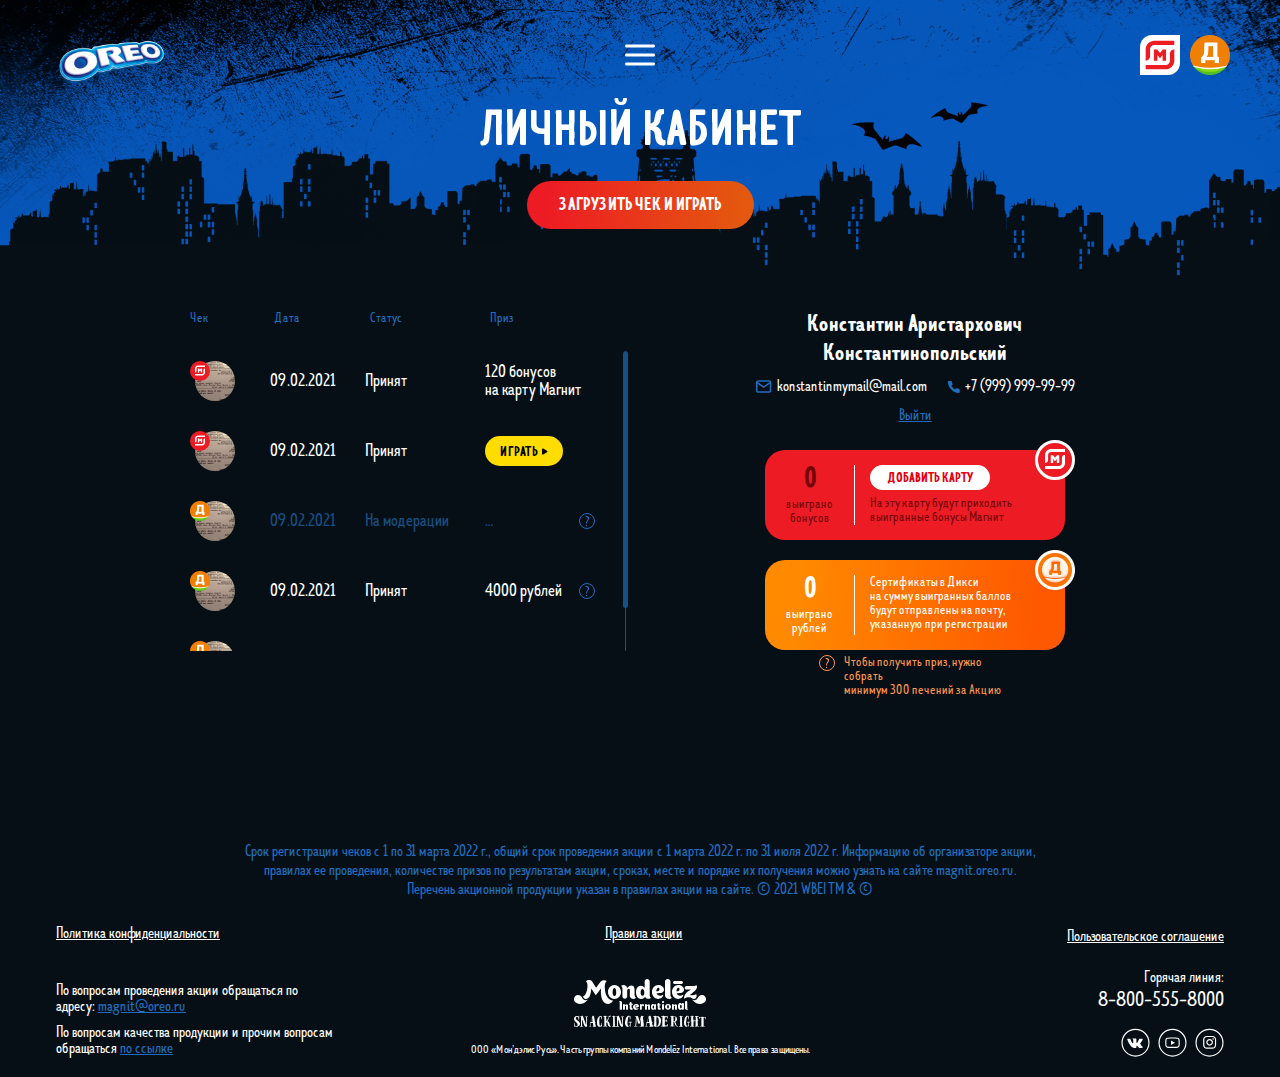
==== account.html @ a9991c3c "index lk" ====
<!DOCTYPE html>
<html lang="en">
<head>
  <meta charset="UTF-8">
  <meta http-equiv="X-UA-Compatible" content="IE=edge">
  <meta name="viewport" content="width=device-width, initial-scale=1.0">
  <title>Oreo</title>
  <link rel="icon" href="./favicon.ico">
  <link rel="stylesheet" href="./assets/libs/scrollbar/jquery.scrollbar.css">
  <link rel="stylesheet" href="./assets/libs/select2/select2-v2.min.css">
  <link href="./assets/css/all.css" rel="stylesheet">
  <link href="./assets/css/account.css" rel="stylesheet">
</head>
<body>
  <div class="page lk-page">
    <div class="gotham-decor"></div>
    <header class="header wrapper">
      <a href="/" class="header__logo">
        <img src="./assets/img/logo.png" alt="Oreo Logo" width="180" height="77">
      </a>
      <button class="header__btn-open-nav btn-open-nav">
        <svg viewBox="0 0 20 20" fill="none" xmlns="http://www.w3.org/2000/svg">
          <path fill-rule="evenodd" clip-rule="evenodd" d="M0 4C0 3.44772 0.447715 3 1 3H19C19.5523 3 20 3.44772 20 4C20 4.55228 19.5523 5 19 5H1C0.447715 5 0 4.55228 0 4ZM0 10C0 9.44772 0.447715 9 1 9H19C19.5523 9 20 9.44772 20 10C20 10.5523 19.5523 11 19 11H1C0.447715 11 0 10.5523 0 10ZM1 15C0.447715 15 0 15.4477 0 16C0 16.5523 0.447715 17 1 17H19C19.5523 17 20 16.5523 20 16C20 15.4477 19.5523 15 19 15H1Z"/>
        </svg>
      </button>
      <nav class="header__nav nav">
        <a href="/" class="nav__logo">
          <img src="./assets/img/logo.png" alt="Oreo Logo" width="180" height="77">
        </a>
        <button class="nav__btn-close-nav btn-close-nav">
          <svg viewBox="0 0 20 20" fill="none" xmlns="http://www.w3.org/2000/svg">
            <path fill-rule="evenodd" clip-rule="evenodd" d="M4.34309 2.92888C3.95257 2.53836 3.3194 2.53836 2.92888 2.92888C2.53836 3.3194 2.53836 3.95257 2.92888 4.34309L8.58579 10L2.92891 15.6569C2.53838 16.0474 2.53838 16.6806 2.92891 17.0711C3.31943 17.4616 3.9526 17.4616 4.34312 17.0711L10 11.4142L15.6568 17.071C16.0473 17.4615 16.6805 17.4615 17.071 17.071C17.4615 16.6805 17.4615 16.0473 17.071 15.6568L11.4142 10L17.071 4.34317C17.4616 3.95265 17.4616 3.31948 17.071 2.92896C16.6805 2.53843 16.0474 2.53843 15.6568 2.92896L10 8.58579L4.34309 2.92888Z"/>
          </svg>
        </button>
        <div class="nav-logo-batman">
          <div class="logo-magnit">
            <img src="./assets/img/logo-magnit.svg" alt="">
          </div>
          <div class="logo-dixi">
            <img src="./assets/img/logo-dixi.png" alt="">
          </div>
        </div>
        <ul class="nav__list">
          <li class="nav__item">
            <a href="index.html" class="nav__link">Главная</a>
          </li>
          <li class="nav__item">
            <a href="#prizes" class="nav__link anchor">Призы</a>
          </li>
          <li class="nav__item">
            <a href="product.html" class="nav__link">Продукт</a>
          </li>
          <li class="nav__item">
            <a href="#" class="nav__link">Правила</a>
          </li>
          <li class="nav__item">
            <a href="winners.html" class="nav__link">Победители</a>
          </li>
          <li class="nav__item">
            <a href="faq.html" class="nav__link">Вопрос-ответ</a>
          </li>
          <li class="nav__item">
            <button class="btn btn-menu pop-op" data-popup="popup-login">Загрузить чек и играть</button>
          </li>
          <li class="nav__item">
            <a href="account.html" class="nav__link nav__link_active">Личный кабинет</a>
          </li>
        </ul>
        <a href="#" class="nav__btn-exit">Выйти</a>
      </nav>
      <div class="logo-batman">
        <div class="logo-magnit">
          <img src="./assets/img/logo-magnit.svg" alt="">
        </div>
        <div class="logo-dixi">
          <img src="./assets/img/logo-dixi.png" alt="">
        </div>
      </div>
    </header>
    <main class="content wrapper">
      <h1 class="content__title titleH1">Личный кабинет</h1>
      <div class="btn-wrapper">
        <button class="btn reg-code-btn pop-op" data-popup="popup-check-upload">Загрузить чек и играть</button>
      </div>
      <div class="content-user-wrapper">
        <!-- <div class="lk-announce">Покупайте OREO в Бэтмен-упаковке <br>в Магните и Дикси! Играйте в OREO-гонку <br>и собирайте печенья, чтобы перевести их <br>в бонусы на карту Магнит или денежные <br>сертификаты Дикси!</div> -->
        <div class="content__user-assets scrollbar-inner" style="width: 100% !important">
          <div class="content__user-codes user-codes">
            <div class="user-codes__codes">
              <div class="user-codes__labels">
                <p class="user-codes__label user-codes__label-check">Чек</p>
                <div class="user-codes__group">
                  <p class="user-codes__label user-codes__label-date">Дата</p>
                  <p class="user-codes__label user-codes__label-status">Статус</p>
                  <p class="user-codes__label user-codes__label-code-date">Дата и статус</p>
                </div>
                <p class="user-codes__label user-codes__label-text">Приз</p>
              </div>
              <ul class="user-codes__list scrollbar-inner">
                <li class="user-codes__item code-item">
                  <div class="code-item__check magnit">
                    <div class="check-wrapper">
                      <img src="./assets/img/check.png" alt="">
                    </div>
                  </div>
                  <div class="user-codes__group">
                    <p class="code-item__date">09.02.2021</p>
                    <p class="code-item__code">Принят</p>
                  </div>
                  <div class="code-item__text">
                    120 бонусов <br>на карту Магнит
                  </div>
                </li>
                <li class="user-codes__item code-item">
                  <div class="code-item__check magnit">
                    <div class="check-wrapper">
                      <img src="./assets/img/check.png" alt="">
                    </div>
                  </div>
                  <div class="user-codes__group">
                    <p class="code-item__date">09.02.2021</p>
                    <p class="code-item__code">Принят</p>
                  </div>
                  <div class="code-item__text">
                    <a href="#" class="btn btn-game">Играть</a>
                  </div>
                </li>
                <li class="user-codes__item code-item moderation">
                  <div class="code-item__check dixi">
                    <div class="check-wrapper">
                      <img src="./assets/img/check.png" alt="">
                    </div>
                  </div>
                  <div class="user-codes__group">
                    <p class="code-item__date">09.02.2021</p>
                    <p class="code-item__code">На модерации</p>
                  </div>
                  <div class="code-item__text">
                    ...
                    <a href="#!" class="question tooltip-btn"></a>
                    <div class="tooltip magnit">
                      <a href="#!" class="close-tooltip"></a>
                      <div class="tooltip-text">Выигранные бонусы будут зачислены на указанную вами карту Магнит по итогам Акции</div>
                    </div>
                  </div>
                </li>
                <li class="user-codes__item code-item">
                  <div class="code-item__check dixi">
                    <div class="check-wrapper">
                      <img src="./assets/img/check.png" alt="">
                    </div>
                  </div>
                  <div class="user-codes__group">
                    <p class="code-item__date">09.02.2021</p>
                    <p class="code-item__code">Принят</p>
                  </div>
                  <div class="code-item__text">
                    4000 рублей
                    <a href="#!" class="question tooltip-btn"></a>
                    <div class="tooltip dixi">
                      <a href="#!" class="close-tooltip"></a>
                      <div class="tooltip-text">Сертификаты в Дикси на сумму выигранных баллов будут отправлены на почту, указанную при регистрации</div>
                    </div>
                  </div>
                </li>
                <li class="user-codes__item code-item reject">
                  <div class="code-item__check dixi">
                    <div class="check-wrapper">
                      <img src="./assets/img/check.png" alt="">
                    </div>
                  </div>
                  <div class="user-codes__group">
                    <p class="code-item__date">09.02.2021</p>
                    <p class="code-item__code">Отклонен</p>
                  </div>
                  <div class="code-item__text">
                    Отклонен
                    <a href="#!" class="question pop-op" data-popup="popup-check-rejected"></a>
                  </div>
                </li>
              </ul>
            </div>
          </div>
        </div>
        <div class="content__user-info">
          <div class="content__user-about user-about">
            <p class="user-about__name">Константин Аристархович Константинопольский</p>
            <ul class="user-about__social">
              <li class="user-about__mail">
                <svg width="16" height="13" viewBox="0 0 16 13" fill="none" xmlns="http://www.w3.org/2000/svg">
                  <path fill="#206EBF" fill-rule="evenodd" clip-rule="evenodd" d="M15.25 2.38824V10.625C15.25 11.7955 14.2955 12.75 13.125 12.75H2.125C0.954536 12.75 0 11.7955 0 10.625V2.375C0 1.20454 0.954536 0.25 2.125 0.25H13.125C14.2893 0.25 15.24 1.19455 15.2499 2.3566C15.2502 2.36715 15.2502 2.3777 15.25 2.38824ZM1.59296 2.04948C1.70361 1.87059 1.90172 1.75 2.125 1.75H13.125C13.3483 1.75 13.5464 1.87062 13.6571 2.04954L7.62506 6.27195L1.59296 2.04948ZM1.5 3.81539V10.625C1.5 10.967 1.78296 11.25 2.125 11.25H13.125C13.467 11.25 13.75 10.967 13.75 10.625V3.81548L8.05516 7.80187C7.79692 7.98263 7.45321 7.98263 7.19497 7.80187L1.5 3.81539Z" />
                </svg>
                konstantinmymail@mail.com
              </li>
              <li class="user-about__phone">
                <svg width="13" height="12" viewBox="0 0 13 12" fill="none" xmlns="http://www.w3.org/2000/svg">
                  <path fill="#206EBF" d="M12.7496 8.98431V10.7908C12.7503 10.9585 12.7159 11.1245 12.6486 11.2781C12.5813 11.4318 12.4825 11.5697 12.3587 11.6831C12.2349 11.7965 12.0887 11.8828 11.9295 11.9365C11.7703 11.9903 11.6017 12.0102 11.4343 11.9951C9.57768 11.7938 7.79426 11.1606 6.22734 10.1465C4.76953 9.22196 3.53356 7.98843 2.6072 6.53351C1.58752 4.96259 0.952945 3.17405 0.754897 1.31277C0.73982 1.14625 0.759649 0.978426 0.813121 0.819976C0.866594 0.661526 0.952539 0.515923 1.06548 0.392439C1.17843 0.268955 1.3159 0.170295 1.46915 0.10274C1.62239 0.0351852 1.78805 0.000215834 1.95558 5.83809e-05H3.76565C4.05846 -0.00281781 4.34233 0.100667 4.56435 0.291223C4.78636 0.481779 4.93138 0.746405 4.97236 1.03578C5.04876 1.61389 5.19044 2.18152 5.39471 2.72785C5.47589 2.94338 5.49346 3.17761 5.44534 3.4028C5.39721 3.62799 5.28542 3.83469 5.1232 3.99841L4.35694 4.76315C5.21585 6.27069 6.46655 7.51891 7.97708 8.37612L8.74334 7.61138C8.90739 7.44948 9.1145 7.33791 9.34013 7.28988C9.56577 7.24185 9.80047 7.25939 10.0164 7.3404C10.5638 7.54427 11.1326 7.68567 11.7119 7.76192C12.0049 7.80318 12.2726 7.95052 12.464 8.1759C12.6553 8.40128 12.757 8.68899 12.7496 8.98431Z" />
                </svg>
                +7 (999) 999-99-99
              </li>
            </ul>
            <a href="#" class="user-about__btn-log-out">Выйти</a>
          </div>
          <div class="lk-rets">
            <div class="ret magnit">
              <div class="ret-balance">
                <span>0</span>
                выиграно <br>бонусов
              </div>
              <div class="ret-info">
                <button class="btn pop-op" data-popup="popup-register-card">Добавить карту</button>
                <!-- <div class="ret-card">9124 1824 1924 1003</div> -->
                <div class="ret-text">На эту карту будут приходить <br>выигранные бонусы Магнит</div>
              </div>
            </div>
            <div class="ret dixi">
              <div class="ret-balance">
                <span>0</span>
                выиграно <br>рублей
              </div>
              <div class="ret-info">
                <div class="ret-text">Сертификаты в Дикси <br>на сумму выигранных баллов <br>будут отправлены на почту, <br>указанную при регистрации</div>
              </div>
            </div>
            <div class="ret-dixi-remark">Чтобы получить приз, нужно собрать <br>минимум 300 печений за Акцию</div>
          </div>
        </div>
      </div>        
    </main>
    <footer class="footerWrapper">
      <div class="footer wrapper">
        <p class="footer__text">
          Срок регистрации чеков с 1 по 31 марта 2022 г., общий срок проведения акции с 1 марта 2022 г. по 31 июля 2022 г. Информацию об организаторе акции, правилах ее проведения, количестве призов по результатам акции, сроках, месте и порядке их получения можно узнать на сайте magnit.oreo.ru. Перечень акционной продукции указан в правилах акции на сайте. © 2021 WBEI TM & ©
        </p>
        <ul class="footer__links">
          <li class="footer__link-item">
            <a href="#" class="footer__link">Политика конфиденциальности</a>
          </li>
          <li class="footer__link-item">
            <a href="#" class="footer__link">Правила акции</a>
          </li>
          <li class="footer__link-item">
            <a href="#" class="footer__link">Пользовательское соглашение</a>
          </li>
        </ul>
        <div class="footer__info">
          <div class="footer__contacts">
            <div class="footer__contact">
              По вопросам проведения акции обращаться по адресу: <a href="mailto:magnit@oreo.ru" class="link">magnit@oreo.ru</a>
            </div>
            <div class="footer__contact">
              По вопросам качества продукции и прочим вопросам обращаться <a href="#!" class="link" target="_blank">по ссылке</a>
            </div>
          </div>
          <div class="footer__rights">
            <img src="./assets/img/mondelez-logo.svg" class="footer__modelez-logo" alt="Mondelez Logo">
            <p class="footer__rights-text">ООО «Мон’дэлис Русь». Часть группы компаний Mondelēz International. Все права защищены.</p>
          </div>
          <div class="footer__social-wrapper">
            <div class="footer__tel-label">Горячая линия:</div>
            <a class="footer__tel" href="tel:+88005558000">8-800-555-8000</a>
            <ul class="footer__social social">
              <li class="social__item">
                <a href="#" class="social__link" aria-label="Vkontakte">
                  <svg viewBox="0 0 29 30" aria-hidden="true" fill="none" xmlns="http://www.w3.org/2000/svg">
                    <path d="M28.4 15.2184C28.4 22.8565 22.1793 29.0531 14.5 29.0531C6.82069 29.0531 0.6 22.8565 0.6 15.2184C0.6 7.58024 6.82068 1.38369 14.5 1.38369C22.1793 1.38369 28.4 7.58024 28.4 15.2184Z" stroke="white" stroke-width="1.2" />
                    <path d="M21.3722 11.1759L18.7758 11.1759C18.6698 11.1759 18.5658 11.2074 18.4749 11.267C18.3839 11.3267 18.3094 11.4123 18.2593 11.5147C18.2593 11.5147 17.2238 13.6059 16.8912 14.3102C15.9963 16.2051 15.4169 15.6102 15.4169 14.7308L15.4169 11.6986C15.4169 11.4452 15.3251 11.2022 15.1617 11.0231C14.9983 10.8439 14.7767 10.7432 14.5456 10.7432L12.5935 10.7432C12.3276 10.7216 12.0611 10.7748 11.8193 10.8978C11.5775 11.0209 11.3684 11.2097 11.2118 11.4463C11.2118 11.4463 12.2031 11.2705 12.2031 12.7351C12.2031 13.0983 12.2201 14.143 12.2357 15.0193C12.2386 15.1485 12.2053 15.2755 12.1404 15.3832C12.0754 15.4909 11.9818 15.5742 11.8723 15.6218C11.7628 15.6694 11.6426 15.6789 11.5279 15.6492C11.4133 15.6195 11.3097 15.552 11.2312 15.4557C10.4322 14.2371 9.7703 12.9171 9.25998 11.5244C9.21616 11.4202 9.146 11.332 9.05783 11.2702C8.96966 11.2084 8.86718 11.1757 8.76255 11.1759C8.19948 11.1759 7.07272 11.1759 6.40357 11.1759C6.33868 11.1754 6.27466 11.1922 6.217 11.2248C6.15934 11.2574 6.10976 11.3049 6.07253 11.3632C6.0353 11.4215 6.01154 11.4888 6.00327 11.5594C5.995 11.63 6.00248 11.7017 6.02507 11.7684C6.74137 13.9229 9.82696 20.6935 13.3489 20.6935L14.8312 20.6935C14.9865 20.6935 15.1355 20.6258 15.2453 20.5054C15.3552 20.385 15.4169 20.2216 15.4169 20.0513L15.4169 19.0698C15.4169 18.9467 15.4497 18.8262 15.5114 18.7233C15.573 18.6204 15.6608 18.5395 15.7638 18.4906C15.8669 18.4418 15.9808 18.427 16.0914 18.4482C16.202 18.4694 16.3045 18.5256 16.3864 18.6099L18.1606 20.4379C18.32 20.6021 18.5304 20.6935 18.7491 20.6935L21.079 20.6935C22.2027 20.6935 22.2027 19.8384 21.5901 19.1768C21.1589 18.7111 19.603 16.9128 19.603 16.9128C19.4697 16.7614 19.3902 16.5628 19.3789 16.3528C19.3676 16.1428 19.4251 15.9352 19.5411 15.7677C20.044 15.042 20.8666 13.854 21.2155 13.3451C21.6924 12.6495 22.5554 11.1759 21.3722 11.1759Z" fill="white" />
                  </svg>
                </a>
              </li>
              <li class="social__item">
                <a href="#" class="social__link" aria-label="Youtube">
                  <svg viewBox="0 0 29 30" aria-hidden="true" fill="none" xmlns="http://www.w3.org/2000/svg">
                    <path d="M28.4 15.2186C28.4 22.8567 22.1793 29.0533 14.5 29.0533C6.82069 29.0533 0.6 22.8567 0.6 15.2186C0.6 7.58044 6.82068 1.38389 14.5 1.38389C22.1793 1.38389 28.4 7.58044 28.4 15.2186Z" stroke="white" stroke-width="1.2" />
                    <path d="M14.4993 20.6939H14.4964C14.0443 20.6909 10.0434 20.6553 8.90735 20.344C8.11479 20.1275 7.48954 19.4989 7.27526 18.6983C6.97878 17.5715 6.99933 15.4069 6.99933 15.232C6.99933 15.06 6.97878 12.8776 7.27526 11.742V11.739C7.48661 10.9473 8.12653 10.2979 8.90442 10.0815C8.90735 10.0815 8.90735 10.0815 8.91029 10.0785C10.0316 9.78197 14.0414 9.74639 14.4935 9.74342H14.5023C14.9573 9.74639 18.97 9.78197 20.0913 10.0933C20.8809 10.3068 21.5062 10.9384 21.7205 11.739C22.0287 12.8747 21.9993 15.063 21.9964 15.2468C21.9993 15.4277 22.0169 17.5745 21.7205 18.7072V18.7102C21.5062 19.5108 20.8809 20.1424 20.0884 20.3558H20.0854C18.9641 20.6524 14.9543 20.6909 14.5023 20.6939C14.5023 20.6939 14.4993 20.6939 14.4993 20.6939ZM8.40833 12.0474C8.14708 13.0496 8.1735 15.2053 8.1735 15.2261V15.2409C8.16469 15.8399 8.19404 17.5715 8.40833 18.3899C8.51401 18.7813 8.82222 19.0927 9.21264 19.1994C10.0492 19.4277 13.3075 19.4989 14.4993 19.5078C15.694 19.4989 18.9582 19.4307 19.789 19.2113C20.1794 19.1045 20.4876 18.7932 20.5903 18.4018C20.8075 17.5686 20.834 15.8458 20.8252 15.2528C20.8252 15.2468 20.8252 15.2409 20.8252 15.235C20.8369 14.6301 20.8134 12.8776 20.5903 12.0503V12.0474C20.4847 11.653 20.1764 11.3417 19.786 11.2349C18.9582 11.0066 15.694 10.9354 14.4993 10.9265C13.3046 10.9354 10.0463 11.0036 9.21264 11.2231C8.8281 11.3328 8.51401 11.653 8.40833 12.0474ZM13.0052 17.616V12.8213L17.106 15.2172L13.0052 17.616Z" fill="white" />
                  </svg>
                </a>
              </li>
              <li class="social__item">
                <a href="#" class="social__link" aria-label="Instagram">
                  <svg viewBox="0 0 29 30" aria-hidden="true" fill="none" xmlns="http://www.w3.org/2000/svg">
                    <path d="M28.4 15.2184C28.4 22.8565 22.1793 29.0531 14.5 29.0531C6.82069 29.0531 0.6 22.8565 0.6 15.2184C0.6 7.58024 6.82068 1.38369 14.5 1.38369C22.1793 1.38369 28.4 7.58024 28.4 15.2184Z" stroke="white" stroke-width="1.2" />
                    <path d="M14.6292 11.3735C12.7334 11.3735 11.1626 12.9103 11.1626 14.8246C11.1626 16.7388 12.7063 18.2756 14.6292 18.2756C16.5521 18.2756 18.0958 16.7119 18.0958 14.8246C18.0958 12.9373 16.525 11.3735 14.6292 11.3735ZM14.6292 17.0354C13.4105 17.0354 12.4084 16.0378 12.4084 14.8246C12.4084 13.6113 13.4105 12.6138 14.6292 12.6138C15.8479 12.6138 16.85 13.6113 16.85 14.8246C16.85 16.0378 15.8479 17.0354 14.6292 17.0354Z" fill="white" />
                    <path d="M18.2312 12.0745C18.665 12.0745 19.0166 11.7244 19.0166 11.2926C19.0166 10.8608 18.665 10.5107 18.2312 10.5107C17.7974 10.5107 17.4458 10.8608 17.4458 11.2926C17.4458 11.7244 17.7974 12.0745 18.2312 12.0745Z" fill="white" />
                    <path d="M20.2625 9.27045C19.5583 8.5425 18.5563 8.16504 17.4188 8.16504L11.8396 8.16504C9.48342 8.16504 7.9126 9.72879 7.9126 12.0744L7.9126 17.6015C7.9126 18.7608 8.29176 19.7584 9.05009 20.4863C9.78133 21.1873 10.7563 21.5378 11.8667 21.5378L17.3917 21.5378C18.5563 21.5378 19.5313 21.1603 20.2354 20.4863C20.9667 19.7853 21.3458 18.7878 21.3458 17.6284L21.3458 12.0744C21.3458 10.942 20.9667 9.97144 20.2625 9.27045ZM20.1542 17.6284C20.1542 18.4642 19.8563 19.1382 19.3688 19.5966C18.8813 20.0549 18.2042 20.2976 17.3917 20.2976L11.8667 20.2976C11.0542 20.2976 10.3772 20.0549 9.88967 19.5966C9.40217 19.1113 9.15842 18.4373 9.15842 17.6015L9.15842 12.0744C9.15842 11.2656 9.40217 10.5915 9.88967 10.1062C10.3501 9.64791 11.0542 9.40525 11.8667 9.40525L17.4459 9.40525C18.2583 9.40525 18.9354 9.64791 19.4229 10.1332C19.8833 10.6185 20.1542 11.2925 20.1542 12.0744L20.1542 17.6284Z" fill="white" />
                  </svg>
                </a>
              </li>
            </ul>
          </div>
        </div>
      </div>
    </footer>
  </div>

  <!-- Popup get prize confirm -->
  <div id="popup-check-upload" class="popup popup-register-code">
    <div class="popup__wrap">
      <button class="popup__close close-popup js-close-popup" aria-label="Close Popup">
        <svg viewBox="0 0 20 20" fill="none" xmlns="http://www.w3.org/2000/svg">
          <path d="M18 2L2 18" stroke-width="4" stroke-linejoin="round" />
          <path d="M2 2L18 18" stroke-width="4" stroke-linejoin="round" />
        </svg>
      </button>
      <p class="popup__title">Загрузка чека</p>
      <p class="popup__text">
        Выберите сеть, чек которой вы хотите загрузить:
      </p>
      <div class="choose-shops">
        <button class="choose-shop pop-op" data-popup="popup-check-upload2"><img src="./assets/img/prizes/magnit-icon.svg" width="80" alt=""></button>
        <button class="choose-shop pop-op" data-popup="popup-check-upload2"><img src="./assets/img/prizes/dixi-icon@2x.png" width="80" alt=""></button>
      </div>
    </div>
  </div>
  <div id="popup-check-upload2" class="popup popup-register-code">
    <div class="popup__wrap">
      <button class="popup__close close-popup js-close-popup" aria-label="Close Popup">
        <svg viewBox="0 0 20 20" fill="none" xmlns="http://www.w3.org/2000/svg">
          <path d="M18 2L2 18" stroke-width="4" stroke-linejoin="round" />
          <path d="M2 2L18 18" stroke-width="4" stroke-linejoin="round" />
        </svg>
      </button>
      <p class="popup__title">Загрузка чека</p>
      <div class="iframe-wrap">
          <iframe src="https://checkservice.emg.ru/angular?id=ff632304-a749-471e-808f-01bbb4c06bbb&participantId=1&hash=00a0fb9c2713d7be88cc47c890ada64d" class="iframe" frameborder="0"></iframe>
      </div>
    </div>
  </div>

  <!-- Popup register card -->
  <div id="popup-register-card" class="popup popup-register-code">
    <div class="popup__wrap">
      <button class="popup__close close-popup js-close-popup" aria-label="Close Popup">
        <svg viewBox="0 0 20 20" fill="none" xmlns="http://www.w3.org/2000/svg">
          <path d="M18 2L2 18" stroke-width="4" stroke-linejoin="round"/>
          <path d="M2 2L18 18" stroke-width="4" stroke-linejoin="round"/>
        </svg>
      </button>
      <form action="/">
        <p class="popup__title">Добавление карты</p>
        <p class="popup__text">
          Для получения приза добавьте номер карты Магнит или Дикси, по которой была совершена покупка
        </p>
        <input type="text" name="card" class="popup__input-text card-mask" placeholder="Номер карты">
        <p class="popup__error popup__error_wrong-code"></p>
        <button class="popup__btn-send btn">Отправить</button>
      </form>
    </div>
  </div>

  <!-- Popup card accepted -->
  <div id="popup-card-accepted" class="popup popup-code-accepted">
    <div class="popup__wrap">
      <button class="popup__close close-popup js-close-popup" aria-label="Close Popup">
        <svg viewBox="0 0 20 20" fill="none" xmlns="http://www.w3.org/2000/svg">
          <path d="M18 2L2 18" stroke-width="4" stroke-linejoin="round"/>
          <path d="M2 2L18 18" stroke-width="4" stroke-linejoin="round"/>
        </svg>
      </button>
      <p class="popup__title">Спасибо!</p>
      <p class="popup__text">
        Эта информация сохранена для зачисления призового фонда!
      </p>
      <button class="popup__btn-send btn js-close-popup">Понятно</button>
    </div>
  </div>

  <!-- Popup card accepted -->
  <div id="popup-check-rejected" class="popup popup-text">
    <div class="popup__wrap">
      <button class="popup__close close-popup js-close-popup" aria-label="Close Popup">
        <svg viewBox="0 0 20 20" fill="none" xmlns="http://www.w3.org/2000/svg">
          <path d="M18 2L2 18" stroke-width="4" stroke-linejoin="round"/>
          <path d="M2 2L18 18" stroke-width="4" stroke-linejoin="round"/>
        </svg>
      </button>
      <p class="popup__title">Чек отклонен</p>
      <p class="popup__text">
        Этот чек уже был загружен ранее. Один чек можно загружать только один раз.
      </p>
      <button class="popup__btn-send btn js-close-popup">Понятно</button>
    </div>
  </div>

  <script src="./assets/libs/jquery-3.5.1.min.js"></script>
  <script src="./assets/libs/scrollbar/jquery.scrollbar.min.js"></script>
  <script src="./assets/libs/select2/select2.min.js"></script>
  <script src="./assets/libs/jquery.inputmask.min.js"></script>
  <script src="./assets/libs/jquery.validate.min.js"></script>
  <script src="./assets/libs/slick/slick.min.js"></script>
  <script src="./assets/libs/libs-setup.js"></script>
  <script src="./assets/js/app.js"></script>

</body>
</html>
---- assets/css/all.css ----
@font-face {
  font-family: "TT Limes Sans";
  src: url("../fonts/TTLimesSans-Regular.eot");
  src: url("../fonts/TTLimesSans-Regular.eot?#iefix") format("embedded-opentype"), url("../fonts/TTLimesSans-Regular.woff2") format("woff2"), url("../fonts/TTLimesSans-Regular.woff") format("woff"), url("../fonts/TTLimesSans-Regular.ttf") format("truetype");
  font-weight: normal;
  font-style: normal;
}
@font-face {
  font-family: "TT Limes Sans";
  src: url("../fonts/TTLimesSans-Bold.eot");
  src: url("../fonts/TTLimesSans-Bold.eot?#iefix") format("embedded-opentype"), url("../fonts/TTLimesSans-Bold.woff2") format("woff2"), url("../fonts/TTLimesSans-Bold.woff") format("woff"), url("../fonts/TTLimesSans-Bold.ttf") format("truetype");
  font-weight: bold;
  font-style: normal;
}
@font-face {
  font-family: "Pluto Sans Cond";
  src: url("../fonts/PlutoSansCondRegular.eot");
  src: url("../fonts/PlutoSansCondRegular.eot?#iefix") format("embedded-opentype"), url("../fonts/PlutoSansCondRegular.woff") format("woff"), url("../fonts/PlutoSansCondRegular.ttf") format("truetype");
  font-weight: normal;
  font-style: normal;
}

img {
    max-width: 100%;
    border-style: none;
}

.checkbox-field {
  text-align: left;
  max-width: 290px;
  position: relative;
}

.checkbox {
  padding-left: 30px;
  display: inline-block;
  min-height: 16px;
  line-height: 16px;
}

.check-box-link {
  margin-left: 3px;
  color: #fff;
  text-decoration: underline;
}

.checkbox input {
  -webkit-appearance: none;
  padding: 0;
  opacity: 0;
  top: 0;
  left: 0;
  width: 16px;
  height: 16px;
  position: absolute;
}

.checkmark {
  position: absolute;
  left: 0;
  width: 16px;
  height: 16px;
  background: transparent;
  border: 2px solid #fff;
  border-radius: 5px;
}

.checkbox input:checked + .checkmark::after {
  content: "";
  position: absolute;
  width: 8px;
  height: 8px;
  top: 0;
  left: 0;
  right: 0;
  bottom: 0;
  margin: auto;
  background: #fff;
  background-size: contain;
  border-radius: 8px;
}

.checkbox-text {
  vertical-align: middle;
  font-size: 14px;
  line-height: 1;
}

.bg1 {
  background-image: url("../img/bg-figure-top.png"), url("../img/bg-figure-bottom.png"), linear-gradient(180deg, #002152 0.102%, #000A11 78.66%);
  background-repeat: no-repeat;
  background-size: contain;
  background-position: left top, right bottom;
}
@media screen and (max-width: 768px) {
  .bg1 {
    background-image: url("../img/notes-mobile/note1.png"), url("../img/notes-mobile/note2.png"), url("../img/bg-figure-top.png"), url("../img/bg-figure-bottom.png"), linear-gradient(180deg, #002152 0.102%, #000A11 78.66%);
    background-repeat: no-repeat;
    background-size: auto, auto, auto, auto, cover;
    background-position: top 50px left -10px, top right, top left, bottom 300px right -200px, center;
  }
}

.bg2 {
  background-image: url("../img/notes/note1.png"), url("../img/notes/note2.png"), url("../img/notes/note3.png"), url("../img/notes/note4.png"), url("../img/bg-figure-top.png"), url("../img/bg-figure-bottom.png"), linear-gradient(180deg, #002152 0.102%, #000A11 78.66%);
  background-repeat: no-repeat;
  background-size: auto, auto, auto, auto, auto, contain, contain;
  background-position: 40px 170px, 220px 140px, top 110px right 100px, top 190px right 0px, left top, right bottom, 100%;
}
@media screen and (max-width: 768px) {
  .bg2 {
    background-image: url("../img/notes-mobile/note1.png"), url("../img/notes-mobile/note2.png"), url("../img/bg-figure-top.png"), url("../img/bg-figure-bottom.png"), linear-gradient(180deg, #002152 0.102%, #000A11 78.66%);
    background-repeat: no-repeat;
    background-size: auto, auto, auto, auto, cover;
    background-position: top 50px left -10px, top right, top left, bottom 300px right -200px, center;
  }
}

@media screen and (max-width: 576px) {
  .bg2-mobile {
    background-image: url("../img/bg-figure-top.png"), linear-gradient(#000A11, #000A11);
    background-repeat: no-repeat;
    background-size: auto cover;
    background-position: center top;
  }
}

.bg3 {
  background-image: url("../img/oreo-logo-product-page.png"), url("../img/notes/note1.png"), url("../img/notes/note2.png"), url("../img/notes/note3.png"), url("../img/notes/note4.png"), url("../img/bg-figure-top.png"), url("../img/bg-figure-bottom.png"), linear-gradient(180deg, #002152 0.102%, #000A11 78.66%);
  background-repeat: no-repeat;
  background-size: auto, auto, auto, auto, auto, auto, contain, contain;
  background-position: bottom 25% right -170px, 40px 170px, 220px 140px, top 110px right 100px, top 190px right 0px, left top, right bottom, 100%;
}
@media screen and (max-width: 1024px) {
  .bg3 {
    background-image: url("../img/notes/note1.png"), url("../img/notes/note2.png"), url("../img/notes/note3.png"), url("../img/notes/note4.png"), url("../img/bg-figure-top.png"), url("../img/bg-figure-bottom.png"), linear-gradient(180deg, #002152 0.102%, #000A11 78.66%);
    background-repeat: no-repeat;
    background-size: auto, auto, auto, auto, auto, contain, contain;
    background-position: 40px 170px, 220px 140px, top 110px right 100px, top 190px right 0px, left top, right bottom, 100%;
  }
}
@media screen and (max-width: 768px) {
  .bg3 {
    background-image: url("../img/notes-mobile/note1.png"), url("../img/notes-mobile/note2.png"), url("../img/bg-figure-top.png"), url("../img/bg-figure-bottom.png"), linear-gradient(180deg, #002152 0.102%, #000A11 78.66%);
    background-repeat: no-repeat;
    background-size: auto, auto, auto, auto, cover;
    background-position: top 50px left -10px, top right, top left, bottom 300px right -200px, center;
  }
}

.bg4 {
  background-image: url("../img/notes-error-page/note1.png"), url("../img/notes-error-page/note2.png"), url("../img/oreo-live-logo.png"), url("../img/bg-figure-top.png"), url("../img/bg-figure-bottom.png"), linear-gradient(180deg, #002152 0.102%, #000A11 78.66%);
  background-repeat: no-repeat;
  background-size: auto, auto, auto, auto, contain, contain;
  background-position: right 25% top 130px, left 25% top 370px, top 50px left 22%, left top, right -200px bottom 100px, 100%;
}
@media screen and (max-width: 1280px) {
  .bg4 {
    background-position: right top 130px, left top 370px, top 50px left 22%, left top, right -200px bottom 100px, 100%;
  }
}
@media screen and (max-width: 1280px) {
  .bg4 {
    background-size: auto, auto, 250px, auto, contain, contain;
    background-position: right -40px top 50px, left -30px top 390px, top 70px left -20px, left top, right -200px bottom 100px, 100%;
  }
}

.popup {
  position: fixed;
  top: 0;
  left: 0;
  bottom: 0;
  right: 0;
  width: 100%;
  background: rgba(0, 9, 34, 0.9);
  z-index: -1;
  opacity: 0;
  transition: all 0.2s linear;
  display: flex;
  justify-content: center;
  align-items: flex-start;
  padding-top: 10%;
  padding-bottom: 5%;
  pointer-events: none;
  overflow-y: auto;
  -webkit-overflow-scrolling: touch;
  color: #fff;
  font-family: "TT Limes Sans", sans-serif;
}
.popup form {
  width: 100%;
  display: flex;
  flex-direction: column;
}
.popup button,
.popup .btn {
  font-size: 20px;
}
.popup span.error {
  display: none !important;
}
.popup input {
  border: 2px solid transparent;
}
.popup form input.error:not([type=checkbox]),
.popup form textarea.error,
.popup form select.error + .select2-container .select2-selection--single,
.popup form input.error:not([type=checkbox]),
.popup form textarea.error {
  color: #ED1B31;
  border: 1px solid #ED1B31;
}
.popup form input.error[type=checkbox] ~ .checkbox-text {
  color: #ED1B31;
}
.popup__close {
  width: 20px;
  height: 20px;
  position: absolute;
  top: 15px;
  right: 15px;
  background-color: transparent;
}
.popup__close:hover svg {
  stroke: #E6000E;
}
.popup__close svg {
  width: 100%;
  height: 100%;
  stroke: #fff;
  pointer-events: none;
}
.popup__title {
  margin-bottom: 30px;
  font-size: 30px;
  font-weight: 700;
  text-transform: uppercase;
  text-align: center;
}
.popup__score-item {
  display: flex;
  align-items: center;
}
.popup__score-item:not(:last-child) {
  margin-bottom: 20px;
}
.popup__score-value {
  width: 70px;
  color: #FC18D6;
  font-size: 30px;
  font-weight: bold;
}
.popup__score-label {
  max-width: 150px;
  font-size: 18px;
  line-height: 1.1;
}
.popup__star-list {
  margin-bottom: 30px;
}
.popup__star-item {
  position: relative;
  padding-left: 25px;
  font-size: 20px;
}
.popup__star-item:not(:last-child) {
  margin-bottom: 20px;
}
.popup__star-item svg {
  position: absolute;
  top: 0;
  left: 0;
}
.popup__score2 {
  width: 100%;
  margin-bottom: 30px;
}
.popup__score2-item {
  display: flex;
  justify-content: center;
  align-items: center;
}
.popup__score2-item:not(:last-child) {
  margin-bottom: 10px;
}
.popup__score2-label {
  width: 45%;
  font-size: 21px;
  text-align: right;
}
.popup__score2-value {
  width: 55%;
  color: #FC18D6;
  font-size: 30px;
  font-weight: bold;
}
.popup__score2 svg {
  flex-shrink: 0;
  margin: 0 10px;
}
.popup__input-text {
  width: 100%;
  height: 48px;
  border-radius: 30px;
  margin: 10px 0;
  padding: 0 17px;
  outline: none;
  font-size: 16px;
  color: #060F15;
}
.popup__input-text:focus {
  outline: none;
}
.popup__error {
  margin-top: 5px;
  color: #FF3E6C;
  text-align: center;
  font-size: 16px;
}
.popup .popup__img {
  margin-bottom: 20px;
}
.popup__btn-where-to-find {
  margin: 0 auto;
  color: #fff;
  font-size: 18px;
  text-decoration: underline;
}
.popup .btn-blue,
.popup .btn-pink {
  padding: 15px 40px;
}
.popup__btn-send {
  margin: 0 auto;
  font-size: 20px;
}
.popup__btn-send img {
  margin-top: -2px;
  margin-left: 5px;
}
.popup__link {
  margin: 10px auto;
  color: #fff;
  font-size: 18px;
}
.popup__text {
  margin: 10px 0;
  font-size: 16px;
  text-align: center;
}
.popup__text-link {
  color: #fff;
  text-decoration: underline;
}
.popup__bold {
  font-weight: 700;
  text-transform: uppercase;
}
.popup__footer {
  width: calc(100% + 70px);
  border-radius: 0 0 20px 20px;
  margin: 0 -35px -40px -35px;
  background-color: #0041FF;
  padding: 5px 25px;
}

.js-popup-show {
  z-index: 999;
  opacity: 1;
  pointer-events: visible;
}

.popup__wrap {
  display: flex;
  flex-direction: column;
  align-items: center;
  position: relative;
  background: linear-gradient(180deg, #013483 0%, #0B5DA2 100%);
  box-shadow: 0px 0px 30px rgba(0, 0, 0, 0.6);
  padding: 40px 35px;
  width: 100%;
  max-width: 350px;
  border-radius: 20px;
}

.popup__wrap::before {
  content: '';
  position: absolute;
  top: -6px;
  left: 0;
  right: 0;
  width: 56px;
  height: 17px;
  margin: auto;
  background: url(../img/bat-popup.svg) center no-repeat;
  background-size: contain;
}

.popup-register-code .popup__btn-where-to-find {
  margin-top: 10px;
  margin-bottom: 30px;
}

.popup-code-accepted .popup__text {
  margin-bottom: 50px;
}

.popup-where-find-code .popup__text {
  max-width: 180px;
  margin-bottom: 35px;
}
.popup-where-find-code .popup__img {
  margin-bottom: 30px;
  transform: rotate(3deg);
}

.popup-add-friend .popup__text {
  margin-bottom: 40px;
}

.popup-add-friend-request-send .popup__text {
  max-width: 250px;
  margin-bottom: 30px;
}

.popup-add-friend-input .popup__input-text {
  margin-bottom: 25px;
}

.popup-team-score .popup__score {
  margin-bottom: 30px;
}
.popup-team-score .popup__text {
  margin-bottom: 30px;
  line-height: 1.1;
  font-size: 28px;
}

.popup-my-score .popup__score {
  margin-bottom: 30px;
}
.popup-my-score .popup__text {
  margin-bottom: 30px;
  line-height: 1.1;
  font-size: 28px;
}

.popup-my-team .popup__text {
  margin-bottom: 50px;
}

.popup-get-prize .popup__title {
  margin-bottom: 5px;
}
.popup-get-prize .text-primary,
.popup-get-prize-address .text-primary,
.popup-lose-prize .text-primary {
  font-size: 24px;
}
.popup-get-prize .text-secondary {
  margin-bottom: 5px;
  font-size: 16px;
  line-height: 1.3;
}
.popup-get-prize .popup__link {
  font-size: 16px;
  text-decoration: underline;
}
.popup-get-prize .popup__btn-send {
  margin: 20px auto;
}

.popup-registration .popup__input-text {
  margin-bottom: 10px;
}
.popup-registration .popup__input-text_last-name, .popup-registration .popup__input-text_phone, .popup-get-prize-address .popup__input-text_last-name, .popup-get-prize-address .popup__input-text_phone {
  margin-bottom: 30px;
}
.popup-registration .popup__checkbox_rules {
  margin-bottom: 15px;
}
.popup-registration .popup__checkbox_my-data {
  margin-bottom: 30px;
}
.popup-registration .popup__checkbox_action {
  margin-bottom: 30px;
}

.popup-registration-confirm .popup__text {
  margin-bottom: 30px;
}

.popup-login .popup__text_help {
  margin-bottom: 20px;
}
.popup-login .popup__input-login {
  margin-bottom: 10px;
}
.popup-login .popup__input-wrapper_password {
  position: relative;
  margin-bottom: 30px;
}
.popup-login .popup__input-text_password {
  padding-right: 100px;
}
.popup-login .popup__text-link_get-pass {
  position: absolute;
  top: 50%;
  right: 10px;
  transform: translateY(-50%);
  color: #E6000E;
}
.popup-login .popup__btn-login {
  margin: 0 auto;
  margin-bottom: 20px;
  font-size: 20px;
}
.popup-login .popup__text_help2 {
  margin-bottom: 5px;
}
.popup-login .popup__link-register {
  margin: 0 auto;
  font-size: 21px;
  text-align: center;
  text-decoration: underline;
  text-transform: uppercase;
}

.popup-join-team-done .popup__svg-icon {
  margin-bottom: 23px;
}
.popup-join-team-done .popup__text {
  font-size: 24px;
}
.popup-join-team-done .popup__text_1 {
  margin-bottom: 25px;
}
.popup-join-team-done .popup__text_2 {
  margin-bottom: 30px;
}

.popup-join-team-ask .popup__text_1 {
  margin-bottom: 20px;
  font-size: 24px;
}
.popup-join-team-ask .popup__text_2 {
  margin-bottom: 30px;
  font-size: 18px;
}
.popup-join-team-ask .referrer {
  width: 200px;
  margin-bottom: 20px;
  padding: 10px 20px;
  border-radius: 20px;
  background-color: #fff;
  color: #0041FF;
}
.popup-join-team-ask .referrer-name {
  margin-bottom: 5px;
  font-size: 24px;
}
.popup-join-team-ask .referrer-score {
  font-size: 16px;
}
.popup-join-team-ask .referrer-score .color-pink {
  color: #FC18D6;
  font-weight: 700;
}

.popup-invite-1 .popup__text,
.popup-invite-2 .popup__text {
  margin-bottom: 15px;
  font-size: 24px;
}
.popup-invite-1 .popup__text .text-bold,
.popup-invite-2 .popup__text .text-bold {
  font-weight: 700;
}
.popup-invite-1 .invite-list,
.popup-invite-2 .invite-list {
  width: calc(100% + 70px);
  margin-bottom: 20px;
  padding: 0 45px;
  background-color: #fff;
  color: #0041FF;
}
@media screen and (max-width: 480px) {
  .popup-invite-1 .invite-list,
.popup-invite-2 .invite-list {
    padding: 0 25px;
  }
}
.popup-invite-1 .invite-list__item,
.popup-invite-2 .invite-list__item {
  display: flex;
  justify-content: space-between;
  align-items: center;
  height: 80px;
}
.popup-invite-1 .invite-list__item:not(:last-child),
.popup-invite-2 .invite-list__item:not(:last-child) {
  border-bottom: 1px solid #C4C4C4;
}
.popup-invite-1 .invite-list__name,
.popup-invite-2 .invite-list__name {
  margin-bottom: 5px;
  font-size: 24px;
}
.popup-invite-1 .invite-list__score,
.popup-invite-2 .invite-list__score {
  font-size: 16px;
}
.popup-invite-1 .invite-list__score .color-pink,
.popup-invite-2 .invite-list__score .color-pink {
  color: #FC18D6;
  font-weight: 700;
}
.popup-invite-1 .invite-list__btn-join,
.popup-invite-2 .invite-list__btn-join {
  padding: 9px 20px;
  font-size: 14px;
}
.popup-invite-1 .invite-list__btn-join[disabled],
.popup-invite-2 .invite-list__btn-join[disabled] {
  background-color: #DCDCDC;
  pointer-events: none;
}
.popup-invite-1 .invite-list__btn-close,
.popup-invite-2 .invite-list__btn-close {
  font-size: 20px;
}

.popup-leave-team .popup__text {
  margin-bottom: 40px;
  font-size: 18px;
}
.popup-leave-team .popup__btn-leave {
  margin-bottom: 35px;
  font-size: 20px;
}
.popup-leave-team .popup__link {
  color: #fff;
  font-size: 20px;
  font-weight: 700;
  text-transform: uppercase;
  text-decoration: underline;
}
.popup-leave-team .popup__link:hover {
  color: #FC18D6;
}

.popup-add-points .popup__text {
  margin-bottom: 40px;
  font-size: 18px;
}
.popup-add-points .popup__input-num {
  display: flex;
  align-items: center;
  margin-bottom: 40px;
}
.popup-add-points .popup__input-text_points {
  color: #02284A;
  font-size: 24px;
  font-weight: 700;
  text-align: center;
}
.popup-add-points .popup__input-text_points::-moz-placeholder {
  color: #989898;
  font-size: 20px;
  font-weight: 400;
}
.popup-add-points .popup__input-text_points:-ms-input-placeholder {
  color: #989898;
  font-size: 20px;
  font-weight: 400;
}
.popup-add-points .popup__input-text_points::placeholder {
  color: #989898;
  font-size: 20px;
  font-weight: 400;
}
.popup-add-points .popup__btn-decrease,
.popup-add-points .popup__btn-increase {
  width: 50px;
  height: 50px;
  flex-shrink: 0;
  border-radius: 50%;
  background-color: #FC18D6;
}
.popup-add-points .popup__btn-decrease:hover,
.popup-add-points .popup__btn-increase:hover {
  box-shadow: 0px 0px 40px #E6000E;
  background-color: #E6000E;
}
.popup-add-points .popup__btn-decrease {
  margin-right: 10px;
}
.popup-add-points .popup__btn-decrease svg {
  margin-top: 2px;
}
.popup-add-points .popup__btn-increase {
  margin-left: 10px;
}
.popup-add-points .popup__btn-add-points {
  margin: 0 auto;
  font-size: 20px;
}

.popup-score-list .popup__text {
  max-width: 250px;
}

.popup-one-point {
  background: transparent;
}
.popup-one-point .popup__img {
  margin-bottom: 0;
}
.popup-one-point .popup__text {
  margin-bottom: 30px;
  font-size: 24px;
}
.popup-one-point .popup__custom-underline {
  position: relative;
}
.popup-one-point .popup__custom-underline::after {
  content: "";
  width: 85px;
  height: 7px;
  position: absolute;
  bottom: -4px;
  left: 50%;
  transform: translateX(-50%);
  background-image: url("../img/custom-underline.svg");
  background-repeat: no-repeat;
  background-size: contain;
  background-position: center;
}

.popup-text .popup__text {
  margin-bottom: 30px;
  font-size: 20px;
}

.wrapper {
  width: 100%;
  max-width: calc(1368px);
  margin: 0 auto;
  padding: 0 100px;
}
@media screen and (max-width: 1320px) {
  .wrapper {
    max-width: calc(1308px);
    padding: 0 70px;
  }
}
@media screen and (max-width: 1280px) {
  .wrapper {
    max-width: calc(1268px);
    padding: 0 50px;
  }
}
@media screen and (max-width: 768px) {
  .wrapper {
    max-width: calc(1188px);
    padding: 0 10px;
  }
}

.header {
  max-width: 1368px;
  height: 110px;
  display: flex;
  justify-content: space-between;
  align-items: center;
  position: relative;
}
@media screen and (max-width: 1280px) {
  .header {
    position: fixed;
    z-index: 999;
  }
}
@media screen and (max-width: 768px) {
  .header {
    height: 80px;
  }
  .header::before {
    content: '';
    position: absolute;
    top: 0;
    left: 0;
    right: 0;
    width: 100%;
    height: 100%;
    margin: auto;
    background: rgba(6, 15, 21, 0.8);
    z-index: -1;
  }
}
.header__logo {
  flex-shrink: 0;
  margin-top: 15px;
}
@media screen and (max-width: 1280px) {
  .header__logo {
    width: 120px;
    height: 50px;
  }
}
.header__logo img {
  max-width: 180px;
  width: 100%;
  height: 100%;
  -o-object-fit: contain;
     object-fit: contain;
}
.header__btn-open-nav {
  width: 30px;
  height: 30px;
  display: none;
  margin: auto;
  flex-shrink: 0;
  background-color: transparent;
}
@media screen and (max-width: 1280px) {
  .header__btn-open-nav {
    display: block;
    position: absolute;
    top: 50%;
    left: 50%;
    transform: translateX(-50%) translateY(-50%);
  }
}
@media screen and (max-width: 768px) {
  .header__btn-open-nav {
    position: absolute;
    top: 50%;
    left: 50%;
    transform: translateX(-50%) translateY(-50%);
  }
}
.header__btn-open-nav:hover svg {
  fill: #E6000E;
}
.header__btn-open-nav svg {
  fill: #fff;
}
@media screen and (max-width: 1280px) {
  .header__nav {
    display: none;
  }
}

.nav {
  position: relative;
}
.nav__btn-close-nav {
  width: 30px;
  height: 30px;
  display: none;
  flex-shrink: 0;
  position: absolute;
  top: 40px;
  right: 50px;
  background-color: transparent;
}
@media screen and (max-width: 1280px) {
  .nav__btn-close-nav {
    right: auto;
    top: 40px;
    left: 50%;
    transform: translateX(-50%);
  }
}
@media screen and (max-width: 768px) {
  .nav__btn-close-nav {
    top: 25px;
  }
}
.nav__btn-close-nav svg {
  width: 100%;
  height: 100%;
  fill: #fff;
}
.nav__logo {
  display: none;
  position: absolute;
  top: 14px;
  left: 50px;
}
@media screen and (max-width: 1280px) {
  .nav__logo {
    width: 120px;
    height: 50px;
    top: 15px;
    left: 10px;
  }
}
.nav__logo img {
  width: 100%;
  height: 100%;
  -o-object-fit: contain;
     object-fit: contain;
}
.nav__btn-exit {
  display: none;
  color: #FFDD00;
  font-size: 16px;
  text-decoration: underline;
}
.nav__btn-exit:hover {
  text-decoration: none;
}
.nav__list {
  display: flex;
  align-items: center;
}
.nav__item {
  margin: 0;
}
.nav__link {
  padding: 5px 14px 3px;
  border-radius: 20px;
  color: #fff;
  font-size: 18px;
  font-weighT: 700;
  text-transform: uppercase;
  white-space: nowrap;
}
.nav__link:hover {
  color: #E6000E;
}
.nav__link_active {
  background: #060F15;
}
@media (max-width: 1280px) {
  .nav__link_active {
    background: #E6000E;
  }
}

.logo-batman {
  display: flex;
  justify-content: space-between;
  flex-shrink: 0;
  width: 160px;
  height: 70px;
}

.logo-magnit,
.logo-dixi {
  width: 70px;
  height: 70px;
}

.nav-logo-batman {
  display: none;
}

@media (max-width: 1280px) {
  .logo-batman {
    width: 90px;
    height: 40px;
  }

  .logo-magnit,
  .logo-dixi {
    width: 40px;
    height: 40px;
  }

  .nav-logo-batman {
    position: absolute;
    top: 12px;
    right: 10px;
    display: flex;
    justify-content: space-between;
    width: 90px;
    height: 40px;    
  }
}

.show-nav {
  width: 100%;
  height: 100%;
  display: flex;
  flex-direction: column;
  justify-content: flex-start;
  align-items: center;
  position: fixed;
  top: 0;
  left: 0;
  padding-top: 100px;
  background: linear-gradient(180deg, #013483 0%, #0B5DA2 100%);
  z-index: 999;
  -webkit-animation: nav 0.3s ease-in-out forwards;
          animation: nav 0.3s ease-in-out forwards;
}
.show-nav .btn-close-nav {
  display: block;
}
.show-nav .nav__logo {
  display: block;
}
.show-nav .nav__btn-exit {
  display: block;
}
.show-nav .nav__list {
  flex-direction: column;
  justify-content: center;
  margin-bottom: 20px;
}
.show-nav .nav__list .nav__item {
  opacity: 0;
  transform: translateY(20px);
  -webkit-animation: navItem 0.5s ease-in-out forwards;
          animation: navItem 0.5s ease-in-out forwards;
}
.show-nav .nav__list .nav__item:not(:last-child) {
  margin-right: 0;
  margin-bottom: 25px;
}
.show-nav .nav__list .nav__item:last-child {
  margin: 30px auto 0;
}
.show-nav .nav__list .nav__item:nth-child(1) {
  -webkit-animation-delay: 0.1s;
          animation-delay: 0.1s;
}
.show-nav .nav__list .nav__item:nth-child(2) {
  -webkit-animation-delay: 0.2s;
          animation-delay: 0.2s;
}
.show-nav .nav__list .nav__item:nth-child(3) {
  -webkit-animation-delay: 0.3s;
          animation-delay: 0.3s;
}
.show-nav .nav__list .nav__item:nth-child(4) {
  -webkit-animation-delay: 0.4s;
          animation-delay: 0.4s;
}
.show-nav .nav__list .nav__item:nth-child(5) {
  -webkit-animation-delay: 0.5s;
          animation-delay: 0.5s;
}
.show-nav .nav__list .nav__item:nth-child(6) {
  -webkit-animation-delay: 0.6s;
          animation-delay: 0.6s;
}
.show-nav .nav__list .nav__item:nth-child(7) {
  -webkit-animation-delay: 0.7s;
          animation-delay: 0.7s;
}
.show-nav .nav__list .nav__item:nth-child(8) {
  -webkit-animation-delay: 0.8s;
          animation-delay: 0.8s;
}
.show-nav .nav__list .nav__item:nth-child(9) {
  -webkit-animation-delay: 0.9s;
          animation-delay: 0.9s;
}
.show-nav .nav__list .nav__item:nth-child(10) {
  -webkit-animation-delay: 0.1s;
          animation-delay: 0.1s;
}
.show-nav .nav__list .nav__link {
  font-size: 26px;
}

.hide-animation {
  -webkit-animation: hideNav 0.3s ease-in-out forwards;
          animation: hideNav 0.3s ease-in-out forwards;
}

@-webkit-keyframes nav {
  from {
    opacity: 0;
  }
  to {
    opacity: 1;
  }
}

@keyframes nav {
  from {
    opacity: 0;
  }
  to {
    opacity: 1;
  }
}
@-webkit-keyframes navItem {
  from {
    opacity: 0;
    transform: translateY(20px);
  }
  to {
    opacity: 1;
    transform: translateY(0);
  }
}
@keyframes navItem {
  from {
    opacity: 0;
    transform: translateY(20px);
  }
  to {
    opacity: 1;
    transform: translateY(0);
  }
}
@-webkit-keyframes hideNav {
  from {
    transform: translateX(0);
  }
  to {
    transform: translateX(100%);
  }
}
@keyframes hideNav {
  from {
    transform: translateX(0);
  }
  to {
    transform: translateX(100%);
  }
}
.footerWrapper {
  width: 100%;
  padding: 20px 0;
  z-index: 3;
}

.footer__text {
  max-width: 800px;
  margin: 0 auto;
  margin-bottom: 25px;
  color: #206EBF;
  font-size: 16px;
  text-align: center;
}
@media screen and (max-width: 768px) {
  .footer__text {
    font-size: 12px;
  }
}
.footer__links {
  display: flex;
  justify-content: space-between;
  align-items: center;
  margin-bottom: 20px;
}
@media screen and (max-width: 768px) {
  .footer__links {
    flex-direction: column;
    align-items: flex-start;
  }
}
.footer__link-item:not(:last-child) {
  margin-bottom: 5px;
}
@media screen and (max-width: 768px) {
  .footer__link-item:not(:last-child) {
    margin-bottom: 12px;
  }
}
.footer__link {
  color: #fff;
  font-size: 16px;
  text-decoration: underline;
}
@media screen and (max-width: 768px) {
  .footer__link {
    font-size: 12px;
  }
}
.footer__link:hover {
  text-decoration: none;
}
.footer__info {
  display: flex;
  justify-content: space-between;
  align-items: flex-end;
}
@media screen and (max-width: 768px) {
  .footer__info {
    position: relative;
    flex-direction: column;
    align-items: center;
  }
}
.footer__contacts {
  display: flex;
  flex-direction: column;
  flex-shrink: 0;
  max-width: 282px;
}
@media screen and (max-width: 768px) {
  .footer__contacts {
    align-items: center;
    margin-bottom: 20px;
    text-align: center;
  }
}
.footer__contact {
  font-size: 16px;
  line-height: 100%;
  color: #fff;
}
.footer__contact:nth-child(1) {
  margin-bottom: 10px;
}
.footer__contact a {
  color: #206EBF;
}
.footer__tel {
  margin-bottom: 15px;
  color: #fff;
  font-size: 21px;
}
@media screen and (max-width: 768px) {
  .footer__tel {
    font-size: 17px;
    margin-top: 5px;
    margin-bottom: 0;
  }
}
.footer__mail {
  color: #fff;
  font-size: 16px;
  text-decoration: underline;
}
@media screen and (max-width: 768px) {
  .footer__mail {
    font-size: 16px;
  }
}
.footer__mail:hover {
  text-decoration: none;
}
@media screen and (max-width: 768px) {
  .footer__mail {
    text-align: center;
  }
}
.footer__rights {
  display: flex;
  flex-direction: column;
  align-items: center;
  margin: 0 20px;
}
@media screen and (max-width: 768px) {
  .footer__rights {
    margin: 0 0 20px 0;
  }
}
.footer__modelez-logo {
  width: 132px;
  height: 48px;
  -o-object-fit: cover;
     object-fit: cover;
  margin-bottom: 15px;
}
.footer__rights-text {
  color: #fff;
  font-size: 12px;
  text-align: center;
}
@media screen and (max-width: 768px) {
  .footer__rights-text {
    font-size: 8px;
  }
}
.footer__social-wrapper {
  display: flex;
  flex-direction: column;
  align-items: flex-end;
  max-width: 282px;
  width: 100%;
}
@media screen and (max-width: 768px) {
  .footer__social-wrapper {
    position: absolute;
    top: -105px;
    right: 0;
  }
}
.footer__social {
  flex-shrink: 0;
}
.footer .social {
  display: flex;
  align-items: center;
  justify-content: flex-end;
}
.footer .social__item:not(:last-child) {
  margin-right: 8px;
}
@media screen and (max-width: 768px) {
  .footer__social {
    order: -1;
    margin-bottom: 15px;
  }
}
.footer .social__link {
  display: block;
  width: 29px;
  height: 29px;
}
.footer .social__link svg {
  width: 100%;
  height: 100%;
}
.footer__tel-label {
  font-size: 16px;
  text-align: right;
}
@media screen and (max-width: 768px) {
  .footer__tel-label {
    font-size: 12px;
  }
}

.titleH1,
.titleH2 {
  position: relative;
  color: #fff;
  font-size: 50px;
  text-transform: uppercase;
  text-align: center;
}
@media screen and (max-width: 768px) {
  .titleH1,
  .titleH2 {
    font-size: 40px;
  }
}

.btn-wrapper {
  width: 100%;
  margin: 0 auto;
}

.btn {
  position: relative;
  display: flex;
  align-items: center;
  justify-content: center;
  flex-shrink: 0;
  min-width: 130px;
  padding: 15px 32px;
  margin: 0 auto;
  border-radius: 140px;
  background: linear-gradient(93.5deg, #ED1C24 9.96%, #E4580F 94.28%);
  font-weight: 700;
  font-size: 28px;
  line-height: 1;
  text-transform: uppercase;
  text-align: center;
  color: #fff;
  z-index: 1;
}

@media screen and (max-width: 768px) {
  .btn {
    font-size: 24px;
    padding: 14px 50px;
  }
}

@media screen and (max-width: 360px) {
  .btn {
    font-size: 24px;
    padding: 14px 34px;
  }
}

.btn::after {
  content: '';
  position: absolute;
  top: 0;
  left: 0;
  right: 0;
  bottom: 0;
  margin: auto;
  width: 100%;
  height: 100%;
  margin: auto;
  border-radius: 140px;
  background: #E6000E;
  transition: all 0.2s ease-in-out;
  opacity: 0;
  z-index: -1;
}

.btn:hover::after {
  opacity: 1;
}

.btn-help {
  width: 20px;
  height: 20px;
  flex-shrink: 0;
  padding-left: 1px;
  border-radius: 50%;
  background-color: #0041FF;
  color: #fff;
  font-size: 14px;
  font-weight: 700;
}
.btn-help:hover {
  box-shadow: 0px 0px 10px #0041FF;
  background-color: #2C61FF;
}

*,
*::before,
*::after {
  margin: 0;
  padding: 0;
  box-sizing: border-box;
}

body {
  min-width: 290px;
  min-height: 100vh;
  color: #fff;
  font-family: "TT Limes Sans", sans-serif;
}

.page {
  min-height: 100vh;
  height: 100%;
  display: flex;
  flex-direction: column;
  background: #060F15;
  overflow: hidden;
}
.page .content {
  flex-grow: 1;
}
@media screen and (max-width: 1280px) {
  .page .content {
    padding-top: 100px;
  }
  .main-page .content {
    padding-top: 90px;
    padding-bottom: 0;
  }
}
.page .footer {
  margin-top: auto;
}

.color-style {
  color: #FC18D6;
  font-weight: 700;
}

ul {
  list-style-type: none;
}

a {
  text-decoration: none;
}

button {
  border: none;
  cursor: pointer;
  font-family: inherit;
}

form input.error:not([type=checkbox]),
form textarea.error,
form select.error + .select2-container .select2-selection--single,
form input.error:not([type=checkbox]),
form textarea.error {
  color: #ED1B31;
  border: 1px solid #ED1B31;
}

a {
  transition: color 0.2s ease-in-out, background-color 0.2s ease-in-out, box-shadow 0.2s ease-in-out;
}

button {
  transition: color 0.2s ease-in-out, background-color 0.2s ease-in-out, box-shadow 0.2s ease-in-out;
}

input,
textarea {
  font-family: "TT Limes Sans", sans-serif;
}

svg {
  transition: fill 0.2s ease-in-out, stroke 0.2s ease-in-out;
}

.js-focus-visible :focus:not(.focus-visible) {
  outline: none;
}

*:focus {
  outline: none;
}

button:focus,
a:focus {
  outline: #E6000E solid 1px;
  outline-offset: -1px;
}

.link {
  color: inherit;
  text-decoration: underline;
}

.link:hover {
  text-decoration: none;
}

.gotham-decor {
  position: absolute;
  top: 0;
  left: 0;
  right: 0;
  width: 100%;
  height: 390px;
  background: url(../img/gotham.png) center bottom no-repeat #0758BD;
  background-size: contain;
}

@media screen and (max-width: 1366px) {
  .gotham-decor {
    background: url(../img/gotham.png) 0 bottom no-repeat #0758BD;
    background-size: 1920px;
  }
}

@media screen and (max-width: 768px) {
  .gotham-decor {
    height: 280px;
    background: url(../img/gotham.png) -100px bottom no-repeat #0758BD;
    background-size: 1200px;
  }
}

.gotham-decor::before {
  content: '';
  position: absolute;
  top: 0;
  left: 0;
  width: 100%;
  height: 245px;
  background: url(../img/noize.png) center 0 no-repeat;
  background-size: cover;
  z-index: 0;
}

.gotham-decor::after {
  content: '';
  position: absolute;
  top: 103px;
  left: 0;
  right: -900px;
  margin: auto;
  width: 137px;
  height: 62px;
  background: url(../img/bats-gotham.png) center no-repeat;
  background-size: contain;
  z-index: 0;
}

@media screen and (max-width: 1280px) {
  .gotham-decor::after {
    top: 88px;
    right: -560px;
  }
}

@media screen and (max-width: 768px) {
  .gotham-decor::before {
    width: 100%;
    height: 504px;
    background: url(../img/noize-mob.png) 0 0 no-repeat;
    background-size: 540px;
  }

  .gotham-decor::after {
    display: none;
  }
}

.searchlight {
  position: absolute;
  top: -20px;
  left: 0;
  width: 483px;
  height: 514px;
  background: url(../img/searchlight.png) center no-repeat;
  background-size: contain;
}

@media screen and (max-width: 1440px) {
  .searchlight {
    top: 20px;
    width: 341px;
    height: 388px;
  }
}

@media screen and (max-width: 768px) {
  .searchlight {
    top: 55px;
    left: -10px;
    width: 156px;
    height: 166px;
  }
}

.batman {
  position: absolute;
  top: -42px;
  right: 0;
  width: 491px;
  height: 880px;
  background: url(../img/batman.png) center no-repeat;
  background-size: contain;
}

@media screen and (max-width: 1280px) {
  .batman {
    top: 0;
    right: -220px;
  }
}

@media screen and (max-width: 768px) {
  .batman {
    top: 10px;
    right: -160px;
    width: 287px;
    height: 490px;
  }
}

.flip-container {
    margin: 0 auto;
    -webkit-perspective: 1000px;
    perspective: 1000px;
}

.flip-container.active .flipper {
    animation: flip 3s ease-out;
    animation-fill-mode: both;
}

@keyframes flip {
  from {
    -webkit-transform: rotateY(0deg);
    transform: rotateY(0deg);
  }
  to {
    -webkit-transform: rotateY(-900deg);
    transform: rotateY(-900deg);
  }
}

.flip-container, 
.front, 
.back {
    width: 149px;
    height: 149px;
}

.flipper {
    -webkit-transition: all 0.6s ease;
    transition: all 0.6s ease;
    -webkit-transform-style: preserve-3d;
    transform-style: preserve-3d;
    position: relative;
}

.front, .back {
    -webkit-backface-visibility: hidden;
    backface-visibility: hidden;
    position: absolute;
    top: 0;
    left: 0;
    image-rendering: optimizequality;
    image-rendering: -webkit-optimize-contrast;
}

.front {
    -webkit-transform: rotateY(0deg);
    transform: rotateY(0deg);
    background: url(../img/batman-cookie.png) center no-repeat;
    background-size: contain;
    z-index: 2;
}

.back {
    background: url(../img/batman-cookie-back.png) center no-repeat;
    background-size: contain;
    -webkit-transform: rotateY(-180deg);
    transform: rotateY(-180deg);
}

.select,
.select2-container {
  width: 100%;
}

.select2-container {
  width: 100% !important;
}

body .mobile-visible {
    display: none;
}

@media (max-width: 768px) {
    body .mobile-visible {
        display: block;
    }

    body .desktop-visible {
        display: none;
    }
}

.btn-menu {
  display: none;
}

@media (max-width: 1280px) {
  .btn-menu {
    display: flex;
    padding: 12px 24px;
    font-size: 21px;
  }
}

.iframe-wrap,
.iframe-wrap iframe {
  scrollbar-width: none;
}

.iframe-wrap {
  height: 100%;
  min-height: 340px;
  width: 100%;
}

.iframe-wrap iframe {
  height: 100vh;
  max-height: 340px;
  width: 100%;
}

.choose-shops {
  display: flex;
  align-items: center;
  justify-content: space-between;
  width: 100%;
}

.choose-shop {
  display: flex;
  align-items: center;
  justify-content: center;
  width: 130px;
  height: 130px;
  background: #FFFFFF;
  border-radius: 20px;
}
---- assets/css/account.css ----
.content {
  display: flex;
  flex-direction: column;
  padding-bottom: 80px;
}
.content__title {
  margin-bottom: 20px;
}
.reg-code-btn {
  font-size: 18px;
}
.content-user-wrapper {
  display: flex;
  justify-content: space-between;
  max-width: 900px;
  width: 100%;
  margin: 80px auto 40px;
}
@media screen and (max-width: 768px) {
  .content-user-wrapper {
    flex-direction: column;
    align-items: center;
    margin: 15px auto 0;
  }
}
.content__user-info {
  position: relative;
  max-width: 350px;
  width: 100%;
}
@media screen and (max-width: 768px) {
  .content__user-info {
    order: -1;
    margin-bottom: 30px;
  }
}
.content__user-about {
  max-width: 280px;
}
@media screen and (max-width: 768px) {
  .content__user-about {
    max-width: 100%;
  }
}
.content__user-assets {
  display: flex;
}
@media screen and (max-width: 1280px) {
  .content__user-assets {
    flex-wrap: wrap;
  }
}
.content__user-codes {
  width: 430px;
}
@media screen and (max-width: 1280px) {
  .content__user-codes {
    width: 100%;
    max-width: 900px;
    margin: 0 auto;
    margin-bottom: 30px;
  }
}
.content__user-team {
  width: 50%;
}
@media screen and (max-width: 1280px) {
  .content__user-team {
    width: 100%;
    max-width: 900px;
    margin: 0 auto;
  }
}
.content .user-score__label {
  color: #fff;
  font-size: 30px;
  font-weight: 700;
}
@media screen and (max-width: 768px) {
  .content .user-score__label {
    text-align: center;
  }
}
.content .user-score__info {
  display: flex;
}
@media screen and (max-width: 768px) {
  .content .user-score__info {
    justify-content: center;
  }
}
@media screen and (max-width: 576px) {
  .content .user-score__info {
    flex-direction: column;
    align-items: center;
  }
}
.content .user-score__value {
  position: relative;
  margin-right: 5px;
  margin-right: 60px;
  color: #FC18D6;
  font-size: 60px;
  font-weight: 700;
}
@media screen and (max-width: 576px) {
  .content .user-score__value {
    margin-right: 0;
  }
}
.content .user-score__btn-help {
  position: absolute;
  top: 8px;
  right: -25px;
}
.content .user-score__description {
  max-width: 280px;
  margin-top: 10px;
  color: #fff;
  font-size: 18px;
}
@media screen and (max-width: 576px) {
  .content .user-score__description {
    text-align: center;
  }
}
.content .user-about {
  position: relative;
  display: flex;
  flex-direction: column;
  align-items: center;
  max-width: 350px;
  width: 100%;
  margin: 0 auto 25px;
}
.content .user-about__name {
  max-width: 280px;
  width: 100%;
  margin: 0 auto 10px;
  color: #fff;
  font-weight: 700;
  font-size: 24px;
  text-align: center;
}
.content .user-about__social {
  display: flex;
  justify-content: center;
  align-items: center;
  margin-bottom: 10px;
}
.content .user-about__mail, .content .user-about__phone {
  display: flex;
  align-items: center;
  margin: 0 10px;
  color: #fff;
}
.content .user-about__mail svg, .content .user-about__phone svg {
  margin-right: 5px;
}
.content .user-about__btn-log-out {
  color: #206EBF;
  font-size: 16px;
  text-decoration: underline;
}
.scrollbar-inner > .scroll-element .scroll-element_track {
  background: #165186;
  width: 1px;
  left: 0;
  right: 0;
  margin: auto;
}
.scrollbar-inner > .scroll-element .scroll-bar {
  background: #165186;
}
.content .user-codes {
  height: 350px;
}
.content .user-codes__header {
  height: 100px;
  display: flex;
  justify-content: space-between;
  align-items: center;
  padding: 0 50px;
}
@media screen and (max-width: 768px) {
  .content .user-codes__header {
    height: auto;
    padding: 35px 20px 10px 30px;
  }
}
.content .user-codes__title {
  margin-right: 10px;
  font-size: 40px;
  font-weight: 700;
  text-transform: uppercase;
}
@media screen and (max-width: 768px) {
  .content .user-codes__title {
    font-size: 24px;
  }
}
.content .user-codes__btn-register-code {
  flex-shrink: 0;
  font-size: 16px;
}
@media screen and (max-width: 768px) {
  .content .user-codes__btn-register-code {
    padding: 10px;
    font-size: 14px;
  }
}
.content .user-codes__labels {
  display: flex;
  justify-content: space-between;
  margin-bottom: 25px;
  padding-right: 30px;
}
@media screen and (max-width: 768px) {
  .content .user-codes__labels {
    margin-bottom: 20px;
  }
}
@media screen and (max-width: 480px) {
  .content .user-codes__labels {
    padding-right: 10px;
  }
}
.content .user-codes__label {
  color: #206EBF;
  font-size: 14px;
}
.content .user-codes__label-check {
  width: 70px;
}
.content .user-codes__label-check:nth-child(1) {
  margin-right: 15px;
}
.content .user-codes__label-date {
  width: 65px;
  margin-right: 30px;
}
@media screen and (max-width: 768px) {
  .content .user-codes__label-date {
    display: none;
  }
}
.content .user-codes__label-code-date {
  width: 90px;
  display: none;
}
@media screen and (max-width: 768px) {
  .content .user-codes__label-code-date {
    display: block;
  }
}
@media screen and (max-width: 480px) {
  .content .user-codes__label-code-date {
    width: 90px;
  }
}
.content .user-codes__label-status {
  width: 90px;
  margin-right: 30px;
}
@media screen and (max-width: 768px) {
  .content .user-codes__label-status {
    display: none;
  }
}
.content .user-codes__label-text {
  width: 110px;
}
.content .user-codes__list {
  height: 300px;
  padding-right: 30px;
  overflow: auto;
}
.content .user-codes__group {
  display: flex;
  justify-content: space-between;
  align-items: center;
}
@media screen and (max-width: 768px) {
  .content .user-codes__group {
    flex-direction: column;
    align-items: flex-start;
    width: 90px;
    margin-right: 15px;
  }
}
.content .user-codes .code-item {
  height: 60px;
  display: flex;
  justify-content: space-between;
  align-items: center;
  margin-bottom: 10px;
}
.content .user-codes .code-item__check {
  min-width: 70px;
  margin-right: 10px;
}
.check-wrapper {
  position: relative;
  width: 40px;
  height: 40px;
  margin-left: 5px;
}
.check-wrapper::before {
  content: '';
  position: absolute;
  top: 0;
  left: -5px;
  width: 20px;
  height: 20px;
  z-index: 1;
}
.magnit .check-wrapper::before {
  background: url(../img/prizes/magnit-icon.svg) center no-repeat;
  background-size: contain;
}
.dixi .check-wrapper::before {
  background: url(../img/prizes/dixi-icon.png) center no-repeat;
  background-size: contain;
}
.check-wrapper img {
  position: absolute;
  top: 0;
  left: 0;
  right: 0;
  bottom: 0;
  margin: auto;
  width: 100%;
  height: 100%;
  object-fit: cover;
  border-radius: 40px;
}
.content .user-codes .code-item__code {
  min-width: 90px;
  margin-right: 15px;
  font-size: 18px;
}
@media screen and (max-width: 480px) {
  .content .user-codes .code-item__code {
    min-width: 60px;
    margin-right: 0;
    font-size: 14px;
  }
}
.content .user-codes .code-item__date {
  width: 65px;
  margin-right: 30px;
  font-size: 18px;
}
@media screen and (max-width: 768px) {
  .content .user-codes .code-item__date {
    width: 60px;
    margin-right: 0;
    font-size: 14px;
  }
}
@media screen and (max-width: 480px) {
  .content .user-codes .code-item__date {
    font-size: 12px;
  }
}
.content .user-codes .code-item__status {
  width: 90px;
  margin-right: 30px;
}
.content .user-codes .code-item__text {
  position: relative;
  width: 110px;
  font-size: 18px;
  line-height: 1;
  margin-left: 15px;
  margin-right: auto;
}
@media screen and (max-width: 480px) {
  .content .user-codes .code-item__text {
    font-size: 16px;
  }
}
.content .user-codes .code-item__text_fail {
  color: #2B95C2;
}

.content .user-codes .code-item__text .btn-game {
  min-width: 78px;
  width: 78px;
  margin: 0;
  padding: 9px 25px 7px 15px;
  background: #FFDD00;
  font-size: 14px;
  line-height: 1;
  letter-spacing: 0.5px;
  color: #020204;
}

.content .user-codes .code-item__text .btn-game::before {
  content: '';
  position: absolute;
  top: 0;
  right: 15px;
  bottom: 0;
  margin: auto;
  width: 6px;
  height: 7px;
  background: url(../img/play-icon.svg) center no-repeat;
  background-size: contain;
}

.content .user-codes .code-item.moderation {
  color: #165186;
}

.content .user-codes .code-item.reject {
  color: #989898;
}

.select {
  max-width: 280px;
  margin: 10px 0;
}

.select-wrap {
  display: flex;
  align-items: center;
  justify-content: center;
}

.select-wrap .popup__input-text {
  margin-left: 10px;
}

.ret {
  position: relative;
  display: flex;
  max-width: 300px;
  width: 100%;
  margin: 0 auto;
  padding: 15px 20px;
  border-radius: 20px;
}

.ret.magnit {
  background: #ED1C24;
  margin-bottom: 20px;
}

.ret.dixi {
  background: linear-gradient(95.37deg, #FF8A00 9.99%, #FE5900 88.96%);
}

.ret::before {
  content: '';
  position: absolute;
  top: -10px;
  right: -10px;
  width: 40px;
  height: 40px;
}

.ret.magnit::before {
  background: url(../img/magnit-mark.svg) center no-repeat;
  background-size: contain;
}

.ret.dixi::before {
  background: url(../img/dixi-mark.png) center no-repeat;
  background-size: contain;
}

.ret-balance {
  font-size: 14px;
  line-height: 1;
  text-align: center;
  color: #fff;
  width: 70px;
  height: 60px;
  padding-right: 20px;
  margin-right: 15px;
  border-right: 1px solid #fff;
}

.ret.magnit .ret-balance {
  color: #750409;
}

.ret.dixi .ret-balance {
  color: #fff;
}

.ret-balance span {
  display: block;
  font-weight: bold;
  font-size: 28px;
  line-height: 1;
  margin-bottom: 4px;
}

.ret-info .btn {
  min-width: 120px;
  height: 25px;
  margin: 0 0 6px;
  padding: 4px 15px;
  background: #fff;
  font-size: 14px;
  color: #E6000E;
}

.ret-info .btn:hover {
  color: #fff;
}

.ret-card {
  font-weight: bold;
  font-size: 18px;
  line-height: 22px;
  letter-spacing: 0.5px;
  text-transform: uppercase;
  color: #FFFFFF;
  height: 25px;
  margin-bottom: 6px;
}

.ret-text {
  font-size: 14px;
  line-height: 1;
  color: #fff;
}

.ret.magnit .ret-text {
  color: #750409;
}

.ret.dixi .ret-text {
  color: #fff;
}

.ret-dixi-remark {
  position: relative;
  max-width: 192px;
  width: 100%;
  margin: 5px auto;
  padding-left: 25px;
  font-size: 14px;
  line-height: 1;
  color: #FF974B;
}

.ret-dixi-remark::before {
  content: '';
  position: absolute;
  top: 0;
  left: 0;
  width: 16px;
  height: 16px;
  background: url(../img/question-icon-orange.svg) center no-repeat;
  background-size: contain;
}

.lk-announce {
  position: relative;
  max-width: 430px;
  width: 100%;
  margin: 70px 0;
  padding-top: 35px;
  font-size: 21px;
  line-height: 26px;
  text-align: center;
  color: #FFFFFF;
}

.lk-announce::before {
  content: '';
  position: absolute;
  top: 0;
  left: 0;
  right: 0;
  margin: auto;
  width: 56px;
  height: 17px;
  background: url(../img/bat-white.svg) center no-repeat;
  background-size: contain;
}

.question {
  position: absolute;
  top: 0;
  right: 0;
  bottom: 0;
  margin: auto;
  width: 16px;
  height: 16px;
  background: url(../img/question-icon.svg) center no-repeat;
  background-size: contain;
}

.reject .question {
  background: url(../img/question-icon-gray.svg) center no-repeat;
  background-size: contain;
}

.tooltip {
  position: absolute;
  left: -135px;
  width: 240px;
  height: 75px;
  padding: 10px 30px 14px 40px;
  background: linear-gradient(180deg, #013483 0%, #0B5DA2 100%);
  box-shadow: 0px 0px 30px rgba(0, 0, 0, 0.6);
  border-radius: 20px;
  transition: all .2s ease;
  opacity: 0;
  pointer-events: none;
  transform: scale(.5);
  z-index: 1;
}

.tooltip::before {
  content: '';
  position: absolute;
  top: 10px;
  left: 10px;
  width: 20px;
  height: 20px;
}

.tooltip.magnit::before {
  background: url(../img/prizes/magnit-icon.svg) center no-repeat;
  background-size: contain;
}

.tooltip.dixi::before {
  background: url(../img/prizes/dixi-icon.png) center no-repeat;
  background-size: contain;
}

.question:hover + .tooltip {
  opacity: 1;
  pointer-events: auto;
  transform: scale(1);
}

.tooltip-text {
  font-weight: normal;
  font-size: 14px;
  line-height: 17px;
  color: #FFFFFF;
}
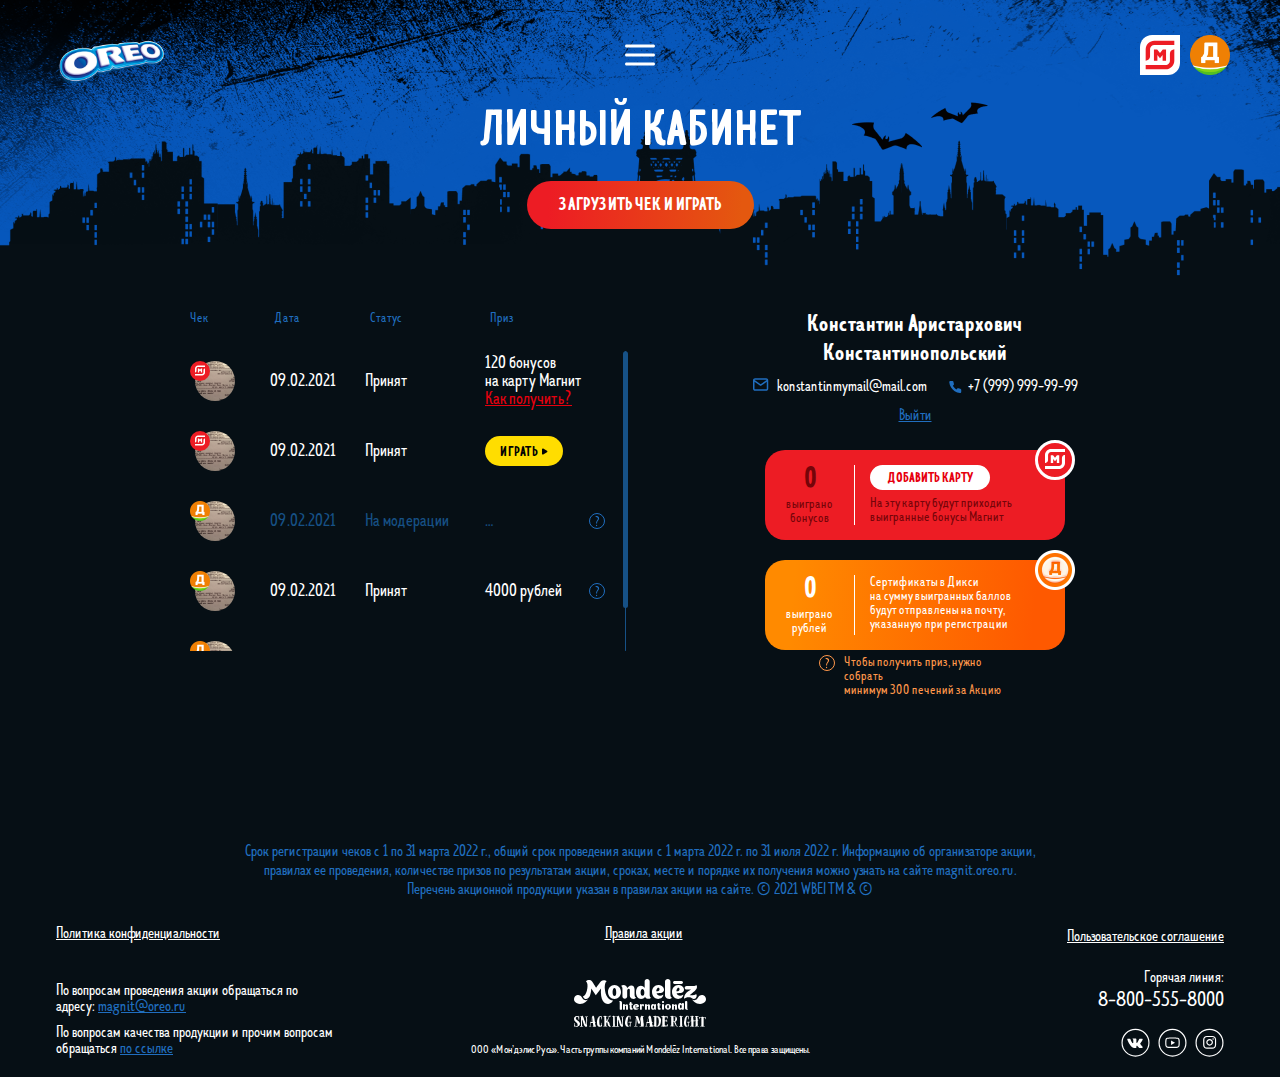
==== commit ba46b24c: "upd" ====
--- a/account.html
+++ b/account.html
@@ -108,7 +108,8 @@
                     <p class="code-item__code">Принят</p>
                   </div>
                   <div class="code-item__text">
-                    120 бонусов <br>на карту Магнит
+                    120 бонусов <br>на карту Магнит <br>
+                    <a href="#!" class="link pop-op" data-popup="popup-register-card">Как получить?</a>
                   </div>
                 </li>
                 <li class="user-codes__item code-item">
@@ -322,7 +323,7 @@
       </button>
       <p class="popup__title">Загрузка чека</p>
       <div class="iframe-wrap">
-          <iframe src="https://checkservice.emg.ru/angular?id=ff632304-a749-471e-808f-01bbb4c06bbb&participantId=1&hash=00a0fb9c2713d7be88cc47c890ada64d" class="iframe" frameborder="0"></iframe>
+          <iframe src="https://checkservice.emg.ru/Upload?id=5f9c0b30-2382-49eb-8256-583514e286e6&participantId=1&hash=5fca11c91c36614f0242610c63cda0be&param[shop]=14" class="iframe" frameborder="0"></iframe>
       </div>
     </div>
   </div>
@@ -382,6 +383,26 @@
     </div>
   </div>
 
+  <!-- Popup card accepted -->
+  <div id="popup-check-accepted" class="popup popup-text">
+    <div class="popup__wrap">
+      <button class="popup__close close-popup js-close-popup" aria-label="Close Popup">
+        <svg viewBox="0 0 20 20" fill="none" xmlns="http://www.w3.org/2000/svg">
+          <path d="M18 2L2 18" stroke-width="4" stroke-linejoin="round"/>
+          <path d="M2 2L18 18" stroke-width="4" stroke-linejoin="round"/>
+        </svg>
+      </button>
+      <img src="./assets/img/prizes/magnit-icon.svg" class="popup__title-img" alt="">
+      <!-- <img src="./assets/img/prizes/dixi-icon.png" class="popup__title-img" alt=""> -->
+      <p class="popup__title">Ваш чек принят!</p>
+      <p class="popup__text">
+        Присоединяйтесь к большой гонке! В случае успешной проверки чека, результат игры преобразуется в баллы на карту Магнит
+        <!-- Присоединяйтесь к большой гонке и собирайте более 300 печений! В случае успешной проверки чека, результат игры преобразуется в денежный сертификат Дикси! -->
+      </p>
+      <a href="" class="popup__btn-send btn">Играть в OREO-гонку</a>
+    </div>
+  </div>
+
   <script src="./assets/libs/jquery-3.5.1.min.js"></script>
   <script src="./assets/libs/scrollbar/jquery.scrollbar.min.js"></script>
   <script src="./assets/libs/select2/select2.min.js"></script>
--- a/assets/css/all.css
+++ b/assets/css/all.css
@@ -1776,4 +1776,10 @@
   height: 130px;
   background: #FFFFFF;
   border-radius: 20px;
+}
+
+.popup__title-img {
+  width: 40px;
+  height: 40px;
+  margin: 0 auto 15px;
 }--- a/assets/css/account.css
+++ b/assets/css/account.css
@@ -2,6 +2,11 @@
   display: flex;
   flex-direction: column;
   padding-bottom: 80px;
+}
+@media screen and (max-width: 768px) {
+  .content {
+    padding-bottom: 60px
+  }
 }
 .content__title {
   margin-bottom: 20px;
@@ -58,7 +63,6 @@
     width: 100%;
     max-width: 900px;
     margin: 0 auto;
-    margin-bottom: 30px;
   }
 }
 .content__user-team {
@@ -154,7 +158,24 @@
   margin: 0 10px;
   color: #fff;
 }
+.content .user-about__mail {
+  display: block;
+  max-width: 180px;
+  white-space: nowrap;
+  overflow: hidden;
+  text-overflow: ellipsis;
+}
+@media screen and (max-width: 370px) {
+  .content .user-about__mail, .content .user-about__phone {
+    margin: 0 4px;
+    font-size: 14px;
+  }
+  .content .user-about__mail {
+    max-width: 158px;
+  }
+}
 .content .user-about__mail svg, .content .user-about__phone svg {
+  min-width: 16px;
   margin-right: 5px;
 }
 .content .user-about__btn-log-out {
@@ -209,6 +230,9 @@
     font-size: 14px;
   }
 }
+.user-codes__codes {
+  min-width: 290px;
+}
 .content .user-codes__labels {
   display: flex;
   justify-content: space-between;
@@ -222,7 +246,7 @@
 }
 @media screen and (max-width: 480px) {
   .content .user-codes__labels {
-    padding-right: 10px;
+    padding-right: 15px;
   }
 }
 .content .user-codes__label {
@@ -231,9 +255,12 @@
 }
 .content .user-codes__label-check {
   width: 70px;
-}
-.content .user-codes__label-check:nth-child(1) {
   margin-right: 15px;
+}
+@media screen and (max-width: 768px) {
+  .content .user-codes__label-check {
+    width: 50px;
+  }
 }
 .content .user-codes__label-date {
   width: 65px;
@@ -275,6 +302,11 @@
   padding-right: 30px;
   overflow: auto;
 }
+@media screen and (max-width: 768px) {
+  .content .user-codes__list {
+    padding-right: 15px;
+  }
+}
 .content .user-codes__group {
   display: flex;
   justify-content: space-between;
@@ -284,7 +316,7 @@
   .content .user-codes__group {
     flex-direction: column;
     align-items: flex-start;
-    width: 90px;
+    width: 85px;
     margin-right: 15px;
   }
 }
@@ -298,6 +330,11 @@
 .content .user-codes .code-item__check {
   min-width: 70px;
   margin-right: 10px;
+}
+@media screen and (max-width: 768px) {
+  .content .user-codes .code-item__check {
+    min-width: 55px;
+  }
 }
 .check-wrapper {
   position: relative;
@@ -341,9 +378,9 @@
 }
 @media screen and (max-width: 480px) {
   .content .user-codes .code-item__code {
-    min-width: 60px;
+    min-width: 80px;
     margin-right: 0;
-    font-size: 14px;
+    font-size: 18px;
   }
 }
 .content .user-codes .code-item__date {
@@ -360,7 +397,11 @@
 }
 @media screen and (max-width: 480px) {
   .content .user-codes .code-item__date {
-    font-size: 12px;
+    font-size: 11px;
+    color: #165186;
+  }
+  .content .user-codes .reject .code-item__date {
+    color: #989898;
   }
 }
 .content .user-codes .code-item__status {
@@ -377,7 +418,8 @@
 }
 @media screen and (max-width: 480px) {
   .content .user-codes .code-item__text {
-    font-size: 16px;
+    font-size: 18px;
+    margin-left: 0;
   }
 }
 .content .user-codes .code-item__text_fail {
@@ -409,6 +451,10 @@
   background-size: contain;
 }
 
+.content .user-codes .code-item__text .link {
+  color: #E6000E;
+}
+
 .content .user-codes .code-item.moderation {
   color: #165186;
 }
@@ -587,13 +633,19 @@
 .question {
   position: absolute;
   top: 0;
-  right: 0;
+  right: -10px;
   bottom: 0;
   margin: auto;
   width: 16px;
   height: 16px;
   background: url(../img/question-icon.svg) center no-repeat;
   background-size: contain;
+}
+
+@media screen and (max-width: 768px) {
+  .question {
+    right: -5px;
+  }
 }
 
 .reject .question {
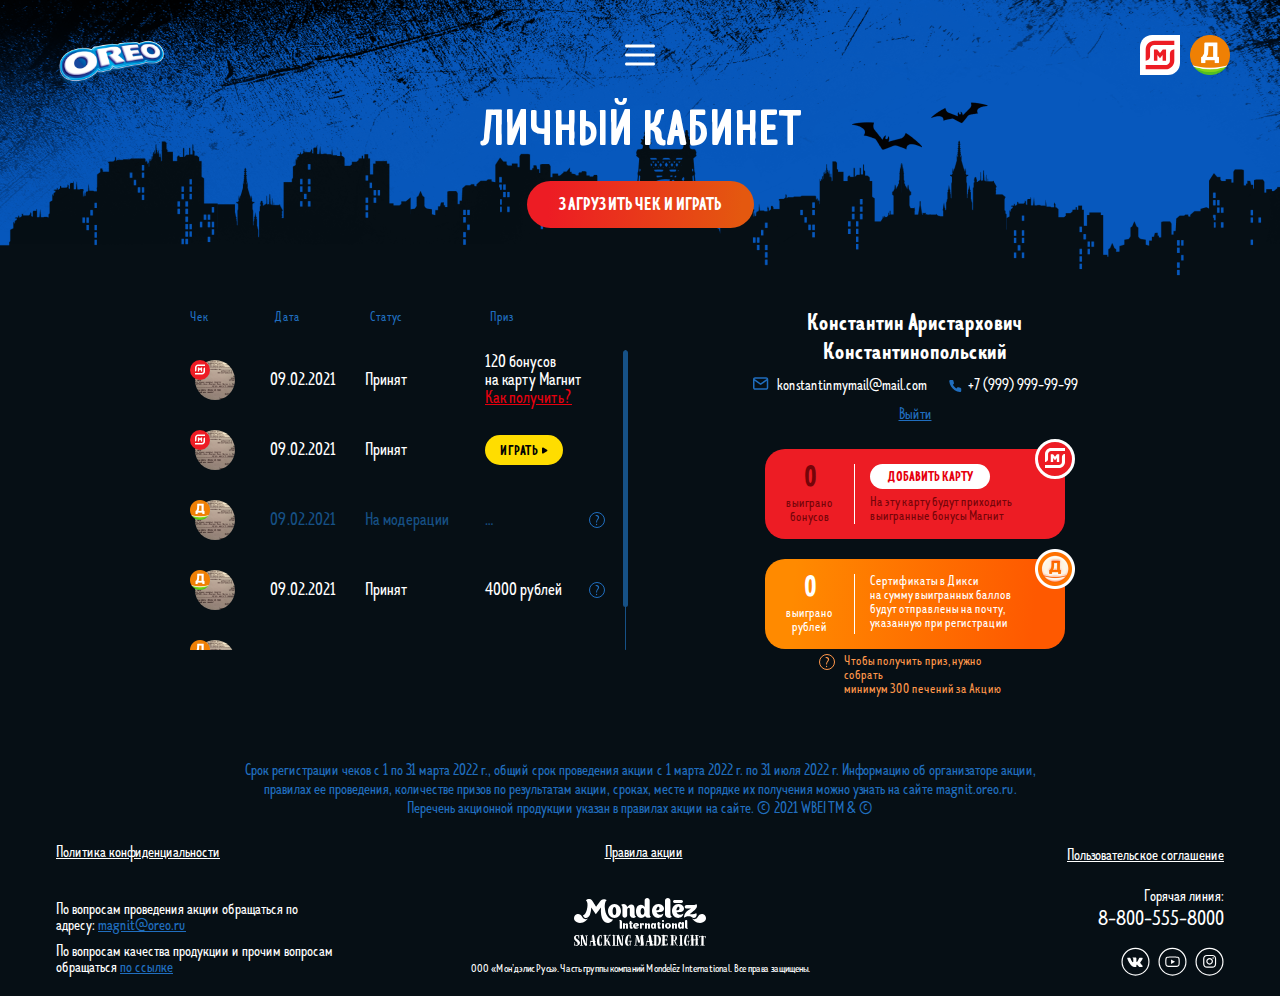
==== commit 753d836f: "changes" ====
--- a/account.html
+++ b/account.html
@@ -43,9 +43,6 @@
         <ul class="nav__list">
           <li class="nav__item">
             <a href="index.html" class="nav__link">Главная</a>
-          </li>
-          <li class="nav__item">
-            <a href="#prizes" class="nav__link anchor">Призы</a>
           </li>
           <li class="nav__item">
             <a href="product.html" class="nav__link">Продукт</a>
--- a/assets/css/all.css
+++ b/assets/css/all.css
@@ -795,8 +795,11 @@
     width: 100%;
     height: 100%;
     margin: auto;
+    z-index: -1;
+    transition: all .2s linear;
+  }
+  .header.scroll::before {
     background: rgba(6, 15, 21, 0.8);
-    z-index: -1;
   }
 }
 .header__logo {
@@ -894,7 +897,7 @@
   .nav__logo {
     width: 120px;
     height: 50px;
-    top: 15px;
+    top: 23px;
     left: 10px;
   }
 }
@@ -973,7 +976,7 @@
 
   .nav-logo-batman {
     position: absolute;
-    top: 12px;
+    top: 20px;
     right: 10px;
     display: flex;
     justify-content: space-between;
@@ -1350,7 +1353,7 @@
   justify-content: center;
   flex-shrink: 0;
   min-width: 130px;
-  padding: 15px 32px;
+  padding: 15px 32px 14px;
   margin: 0 auto;
   border-radius: 140px;
   background: linear-gradient(93.5deg, #ED1C24 9.96%, #E4580F 94.28%);
@@ -1366,7 +1369,7 @@
 @media screen and (max-width: 768px) {
   .btn {
     font-size: 24px;
-    padding: 14px 50px;
+    padding: 14px 50px 13px;
   }
 }
 
@@ -1428,6 +1431,11 @@
   min-height: 100vh;
   color: #fff;
   font-family: "TT Limes Sans", sans-serif;
+  cursor: url(../img/cursor.png), auto;
+}
+
+body * {
+  cursor: url(../img/cursor.png), auto !important;
 }
 
 .page {
@@ -1739,7 +1747,7 @@
 @media (max-width: 1280px) {
   .btn-menu {
     display: flex;
-    padding: 12px 24px;
+    padding: 12px 24px 11px;
     font-size: 21px;
   }
 }
--- a/assets/css/account.css
+++ b/assets/css/account.css
@@ -1,7 +1,7 @@
 .content {
   display: flex;
   flex-direction: column;
-  padding-bottom: 80px;
+  padding-bottom: 0;
 }
 @media screen and (max-width: 768px) {
   .content {
@@ -554,8 +554,13 @@
   color: #E6000E;
 }
 
+.ret-info .btn::after {
+  display: none;
+}
+
 .ret-info .btn:hover {
   color: #fff;
+  background: #020204;
 }
 
 .ret-card {
@@ -666,7 +671,7 @@
   opacity: 0;
   pointer-events: none;
   transform: scale(.5);
-  z-index: 1;
+  z-index: 2;
 }
 
 .tooltip::before {
